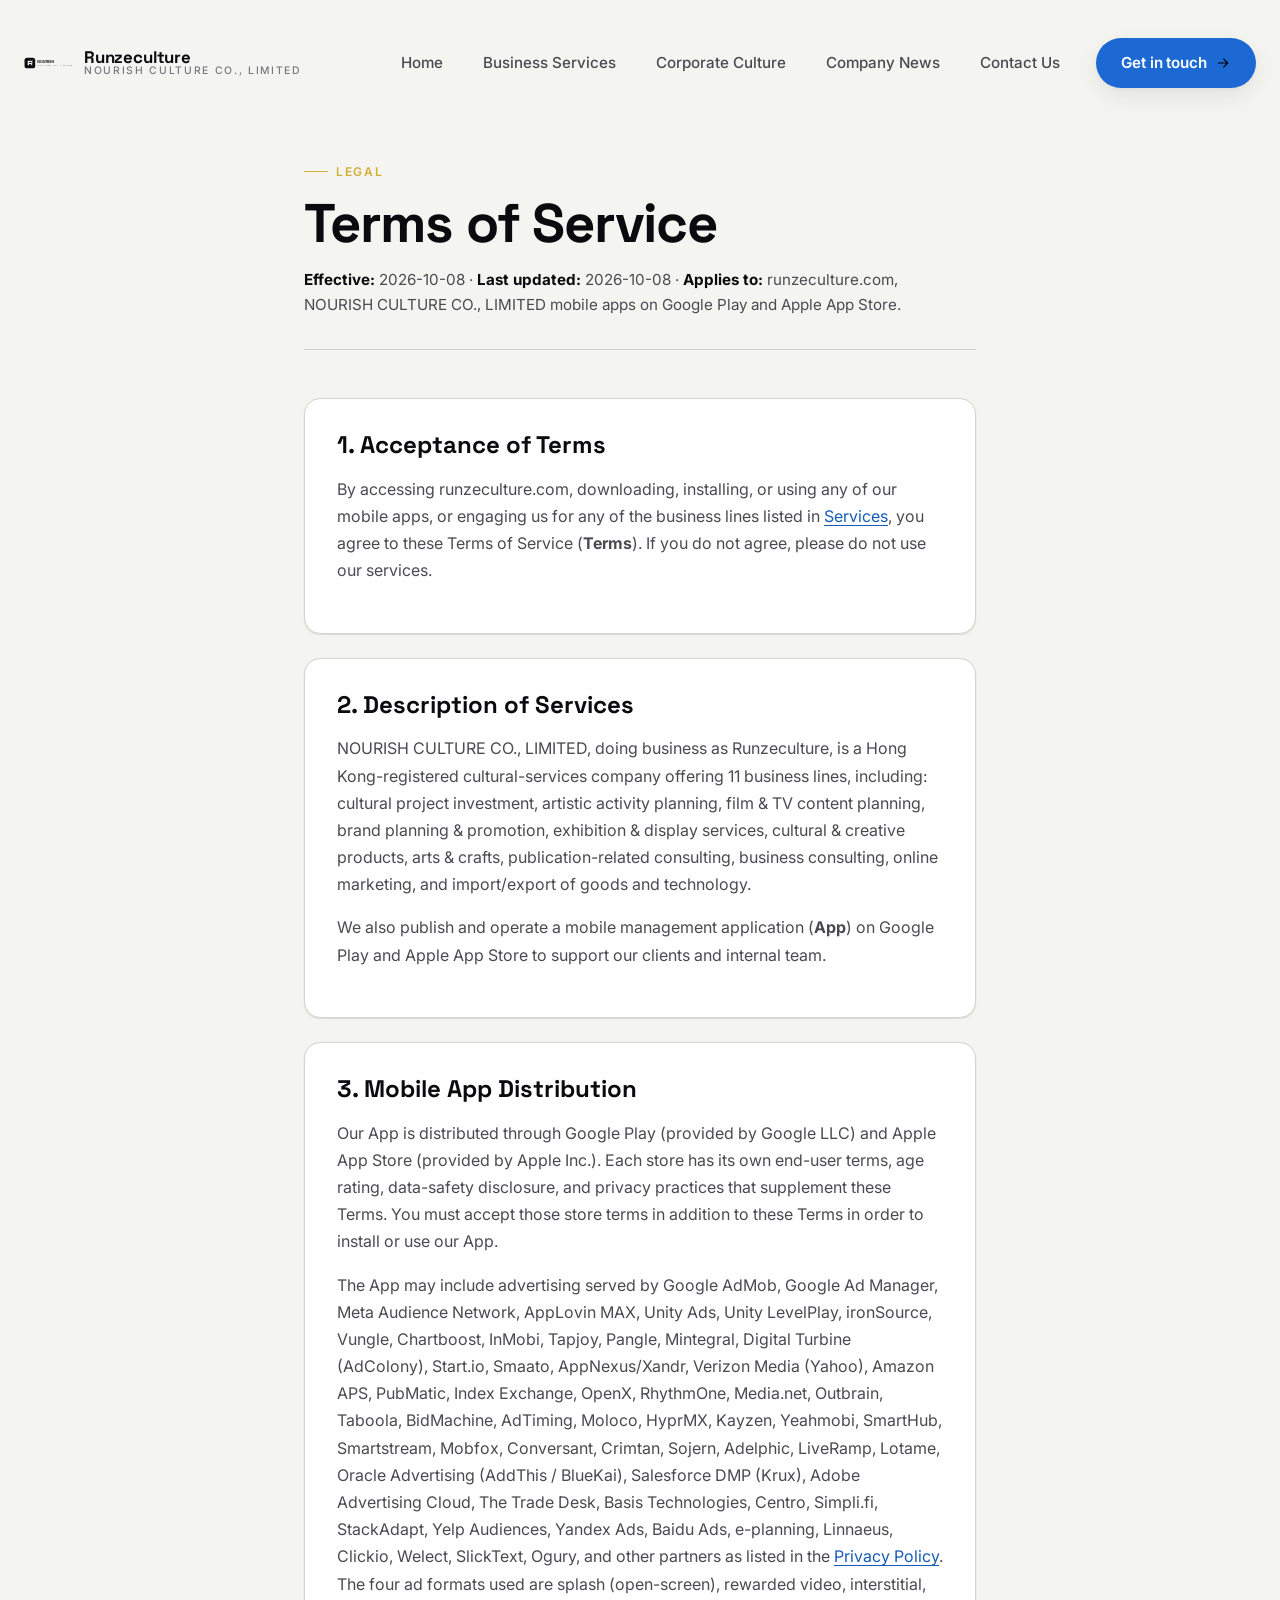
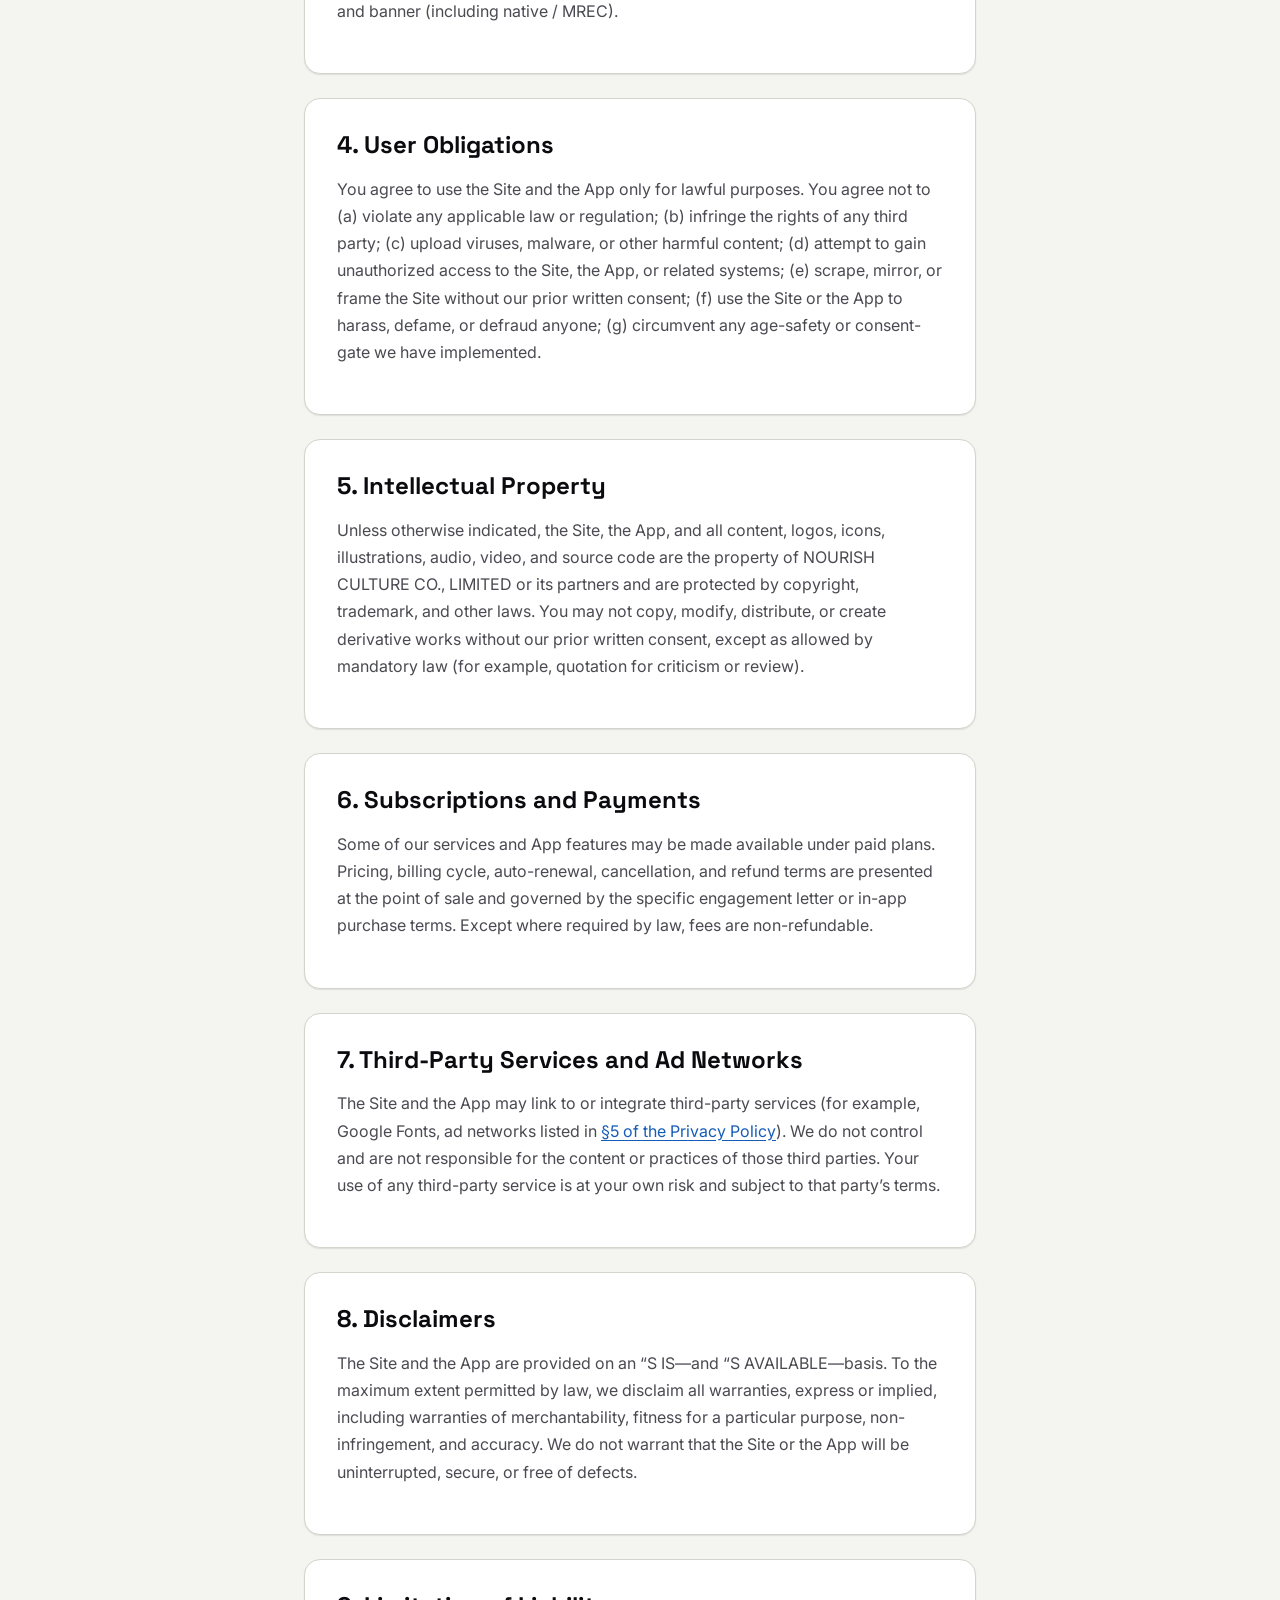
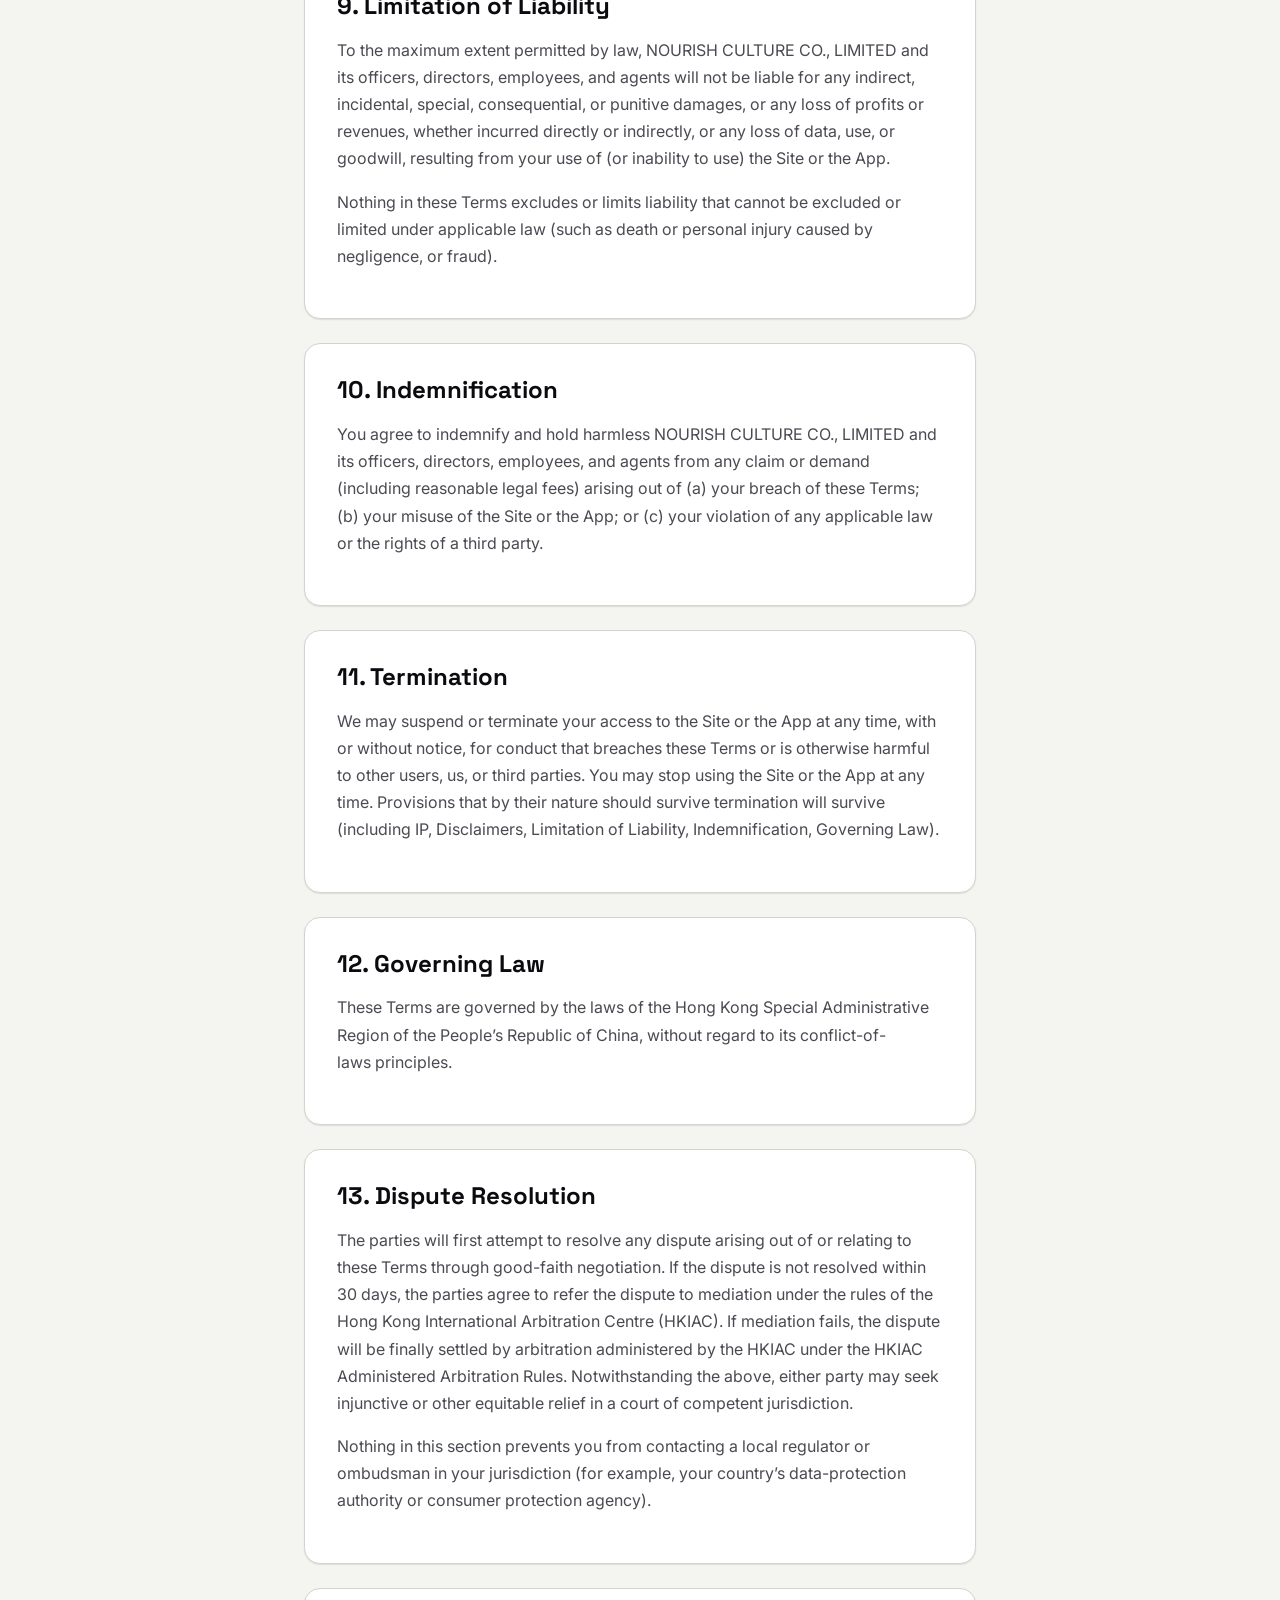
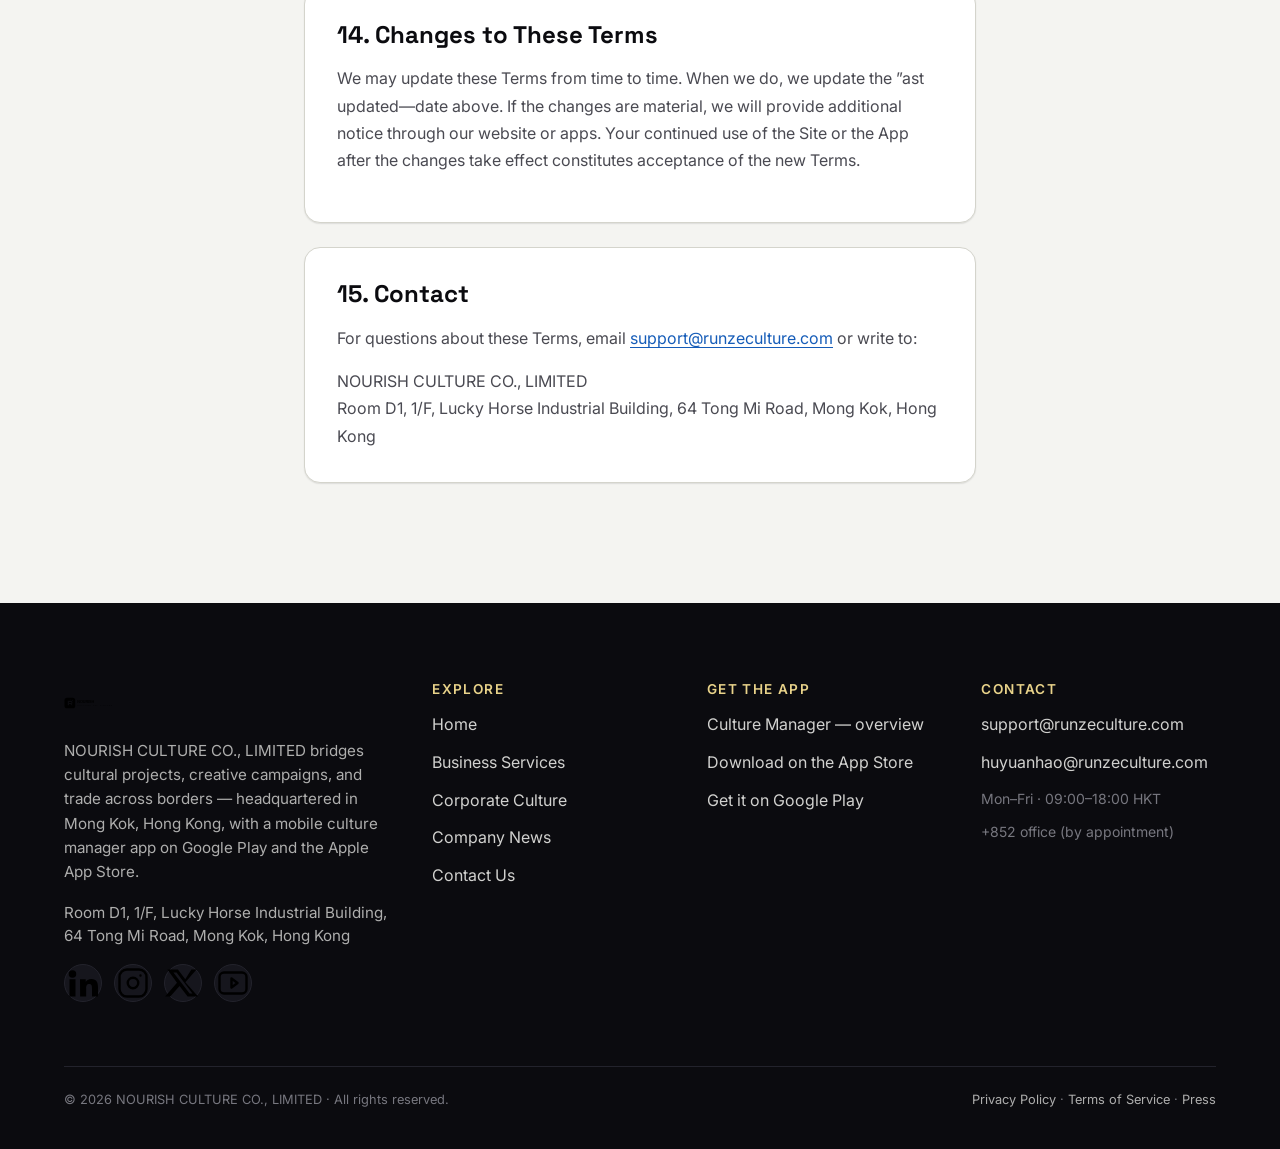
==== terms.html @ 1f2a82cf "Initial commit: NOURISH CULTURE CO., LIMITED corporate site (runzeculture.com)" ====
﻿﻿<!DOCTYPE html>
<html lang="en">
<head>
  <meta charset="UTF-8" />
  <meta name="viewport" content="width=device-width, initial-scale=1.0, viewport-fit=cover" />
  <title>Terms of Service —Runzeculture</title>
  <meta name="description" content="Runzeculture Terms of Service. Terms governing use of runzeculture.com and NOURISH CULTURE CO., LIMITED mobile apps on Google Play and Apple App Store." />
  <meta name="theme-color" content="#0B0B0F" />
  <meta name="robots" content="index, follow" />
  <link rel="icon" type="image/svg+xml" href="images/logo/favicon.svg" />
  <link rel="canonical" href="https://runzeculture.com/terms.html" />
  <link rel="preconnect" href="https://fonts.googleapis.com" />
  <link rel="preconnect" href="https://fonts.gstatic.com" crossorigin />
  <link rel="stylesheet" href="https://fonts.googleapis.com/css2?family=Inter:wght@400;500;600;700&family=Space+Grotesk:wght@500;700;800&display=swap" />
  <link rel="stylesheet" href="css/styles.css" />
  <meta property="og:title" content="Terms of Service —Runzeculture" />
  <meta property="og:description" content="Terms governing use of runzeculture.com and our mobile apps." />
  <meta property="og:url" content="https://runzeculture.com/terms.html" />
  <meta name="twitter:card" content="summary_large_image" />
  <script type="application/ld+json">
  {
    "@context": "https://schema.org",
    "@type": "WebPage",
    "url": "https://runzeculture.com/terms.html",
    "name": "Runzeculture Terms of Service",
    "provider": { "@type": "Organization", "name": "NOURISH CULTURE CO., LIMITED", "url": "https://runzeculture.com/" }
  }
  </script>
</head>
<body class="page page-legal" data-page="terms">
  <a class="skip-link" href="#main">Skip to main content</a>

  
  <div id="site-header"></div>
<main id="main" class="container container--legal">
    <header class="legal-head">
      <p class="eyebrow">Legal</p>
      <h1>Terms of Service</h1>
      <p class="legal-meta"><strong>Effective:</strong> 2026-10-08 &middot; <strong>Last updated:</strong> 2026-10-08 &middot; <strong>Applies to:</strong> runzeculture.com, NOURISH CULTURE CO., LIMITED mobile apps on Google Play and Apple App Store.</p>
    </header>

    <section id="acceptance">
      <h2>1. Acceptance of Terms</h2>
      <p>By accessing runzeculture.com, downloading, installing, or using any of our mobile apps, or engaging us for any of the business lines listed in <a href="./services.html">Services</a>, you agree to these Terms of Service (<strong>Terms</strong>). If you do not agree, please do not use our services.</p>
    </section>

    <section id="services-description">
      <h2>2. Description of Services</h2>
      <p>NOURISH CULTURE CO., LIMITED, doing business as Runzeculture, is a Hong Kong-registered cultural-services company offering 11 business lines, including: cultural project investment, artistic activity planning, film &amp; TV content planning, brand planning &amp; promotion, exhibition &amp; display services, cultural &amp; creative products, arts &amp; crafts, publication-related consulting, business consulting, online marketing, and import/export of goods and technology.</p>
      <p>We also publish and operate a mobile management application (<strong>App</strong>) on Google Play and Apple App Store to support our clients and internal team.</p>
    </section>

    <section id="app-distribution">
      <h2>3. Mobile App Distribution</h2>
      <p>Our App is distributed through Google Play (provided by Google LLC) and Apple App Store (provided by Apple Inc.). Each store has its own end-user terms, age rating, data-safety disclosure, and privacy practices that supplement these Terms. You must accept those store terms in addition to these Terms in order to install or use our App.</p>
      <p>The App may include advertising served by Google AdMob, Google Ad Manager, Meta Audience Network, AppLovin MAX, Unity Ads, Unity LevelPlay, ironSource, Vungle, Chartboost, InMobi, Tapjoy, Pangle, Mintegral, Digital Turbine (AdColony), Start.io, Smaato, AppNexus/Xandr, Verizon Media (Yahoo), Amazon APS, PubMatic, Index Exchange, OpenX, RhythmOne, Media.net, Outbrain, Taboola, BidMachine, AdTiming, Moloco, HyprMX, Kayzen, Yeahmobi, SmartHub, Smartstream, Mobfox, Conversant, Crimtan, Sojern, Adelphic, LiveRamp, Lotame, Oracle Advertising (AddThis / BlueKai), Salesforce DMP (Krux), Adobe Advertising Cloud, The Trade Desk, Basis Technologies, Centro, Simpli.fi, StackAdapt, Yelp Audiences, Yandex Ads, Baidu Ads, e-planning, Linnaeus, Clickio, Welect, SlickText, Ogury, and other partners as listed in the <a href="./privacy.html">Privacy Policy</a>. The four ad formats used are splash (open-screen), rewarded video, interstitial, and banner (including native / MREC).</p>
    </section>

    <section id="user-obligations">
      <h2>4. User Obligations</h2>
      <p>You agree to use the Site and the App only for lawful purposes. You agree not to (a) violate any applicable law or regulation; (b) infringe the rights of any third party; (c) upload viruses, malware, or other harmful content; (d) attempt to gain unauthorized access to the Site, the App, or related systems; (e) scrape, mirror, or frame the Site without our prior written consent; (f) use the Site or the App to harass, defame, or defraud anyone; (g) circumvent any age-safety or consent-gate we have implemented.</p>
    </section>

    <section id="intellectual-property">
      <h2>5. Intellectual Property</h2>
      <p>Unless otherwise indicated, the Site, the App, and all content, logos, icons, illustrations, audio, video, and source code are the property of NOURISH CULTURE CO., LIMITED or its partners and are protected by copyright, trademark, and other laws. You may not copy, modify, distribute, or create derivative works without our prior written consent, except as allowed by mandatory law (for example, quotation for criticism or review).</p>
    </section>

    <section id="subscriptions">
      <h2>6. Subscriptions and Payments</h2>
      <p>Some of our services and App features may be made available under paid plans. Pricing, billing cycle, auto-renewal, cancellation, and refund terms are presented at the point of sale and governed by the specific engagement letter or in-app purchase terms. Except where required by law, fees are non-refundable.</p>
    </section>

    <section id="third-party">
      <h2>7. Third-Party Services and Ad Networks</h2>
      <p>The Site and the App may link to or integrate third-party services (for example, Google Fonts, ad networks listed in <a href="./privacy.html#ad-networks">§5 of the Privacy Policy</a>). We do not control and are not responsible for the content or practices of those third parties. Your use of any third-party service is at your own risk and subject to that party’s terms.</p>
    </section>

    <section id="disclaimers">
      <h2>8. Disclaimers</h2>
      <p>The Site and the App are provided on an “S IS—and “S AVAILABLE—basis. To the maximum extent permitted by law, we disclaim all warranties, express or implied, including warranties of merchantability, fitness for a particular purpose, non-infringement, and accuracy. We do not warrant that the Site or the App will be uninterrupted, secure, or free of defects.</p>
    </section>

    <section id="liability">
      <h2>9. Limitation of Liability</h2>
      <p>To the maximum extent permitted by law, NOURISH CULTURE CO., LIMITED and its officers, directors, employees, and agents will not be liable for any indirect, incidental, special, consequential, or punitive damages, or any loss of profits or revenues, whether incurred directly or indirectly, or any loss of data, use, or goodwill, resulting from your use of (or inability to use) the Site or the App.</p>
      <p>Nothing in these Terms excludes or limits liability that cannot be excluded or limited under applicable law (such as death or personal injury caused by negligence, or fraud).</p>
    </section>

    <section id="indemnification">
      <h2>10. Indemnification</h2>
      <p>You agree to indemnify and hold harmless NOURISH CULTURE CO., LIMITED and its officers, directors, employees, and agents from any claim or demand (including reasonable legal fees) arising out of (a) your breach of these Terms; (b) your misuse of the Site or the App; or (c) your violation of any applicable law or the rights of a third party.</p>
    </section>

    <section id="termination">
      <h2>11. Termination</h2>
      <p>We may suspend or terminate your access to the Site or the App at any time, with or without notice, for conduct that breaches these Terms or is otherwise harmful to other users, us, or third parties. You may stop using the Site or the App at any time. Provisions that by their nature should survive termination will survive (including IP, Disclaimers, Limitation of Liability, Indemnification, Governing Law).</p>
    </section>

    <section id="governing-law">
      <h2>12. Governing Law</h2>
      <p>These Terms are governed by the laws of the Hong Kong Special Administrative Region of the People’s Republic of China, without regard to its conflict-of-laws principles.</p>
    </section>

    <section id="disputes">
      <h2>13. Dispute Resolution</h2>
      <p>The parties will first attempt to resolve any dispute arising out of or relating to these Terms through good-faith negotiation. If the dispute is not resolved within 30 days, the parties agree to refer the dispute to mediation under the rules of the Hong Kong International Arbitration Centre (HKIAC). If mediation fails, the dispute will be finally settled by arbitration administered by the HKIAC under the HKIAC Administered Arbitration Rules. Notwithstanding the above, either party may seek injunctive or other equitable relief in a court of competent jurisdiction.</p>
      <p>Nothing in this section prevents you from contacting a local regulator or ombudsman in your jurisdiction (for example, your country’s data-protection authority or consumer protection agency).</p>
    </section>

    <section id="changes">
      <h2>14. Changes to These Terms</h2>
      <p>We may update these Terms from time to time. When we do, we update the ”ast updated—date above. If the changes are material, we will provide additional notice through our website or apps. Your continued use of the Site or the App after the changes take effect constitutes acceptance of the new Terms.</p>
    </section>

    <section id="contact">
      <h2>15. Contact</h2>
      <p>For questions about these Terms, email <a href="mailto:support@runzeculture.com">support@runzeculture.com</a> or write to:</p>
      <address class="muted">NOURISH CULTURE CO., LIMITED<br />Room D1, 1/F, Lucky Horse Industrial Building, 64 Tong Mi Road, Mong Kok, Hong Kong</address>
    </section>
  </main>

  <div id="site-footer"></div>
  <script src="js/partials.js" defer></script>
  <script src="js/animations.js" defer></script>
</body>
</html>
---- css/styles.css ----
/* =============================================================
   NOURISH CULTURE CO., LIMITED — runzeculture.com
   Single hand-authored stylesheet.
   All tokens come from docs/design-tokens.md. Do not invent.
   ============================================================= */

/* ---------- 1. Reset + base ---------- */
*,
*::before,
*::after { box-sizing: border-box; }
html, body, h1, h2, h3, h4, h5, h6, p, ul, ol, figure, blockquote, dl, dd {
  margin: 0;
  padding: 0;
}
ul[role="list"], ol[role="list"] { list-style: none; }
html {
  scroll-behavior: smooth;
  -webkit-text-size-adjust: 100%;
  text-rendering: optimizeLegibility;
}
body {
  font-family: var(--font-body);
  font-size: 16px;
  line-height: 1.6;
  color: var(--color-text-primary);
  background: var(--color-bg);
  min-height: 100vh;
  overflow-x: hidden;
}
img, svg, video { display: block; max-width: 100%; height: auto; }
a { color: var(--color-link); text-decoration: none; transition: color var(--dur-160) var(--ease-standard); }
a:hover { color: var(--color-link-hover); }
button { font: inherit; cursor: pointer; border: 0; background: none; color: inherit; }
input, select, textarea { font: inherit; color: inherit; }
:focus-visible { outline: 3px solid var(--color-blue-500); outline-offset: 2px; border-radius: 4px; }

/* ---------- 2. Tokens ---------- */
:root {
  /* Color — core */
  --color-ink-900: #0B0B0F;
  --color-ink-800: #16161D;
  --color-ink-700: #23232C;
  --color-paper-50: #F4F4F1;
  --color-paper-100: #FFFFFF;
  --color-paper-200: #E8E8E3;
  --color-paper-300: #D4D4CC;

  /* Color — accent */
  --color-blue-500: #1C69D4;
  --color-blue-600: #155CB8;
  --color-blue-100: #E5EFFC;
  --color-gold-500: #D4AF37;
  --color-gold-300: #E9D38A;
  --color-coral-500: #FF6B5B;
  --color-coral-300: #FFB1A8;
  --color-teal-500: #2EC4B6;
  --color-teal-300: #A6EDE5;

  /* Color — semantic */
  --color-bg: var(--color-paper-50);
  --color-bg-alt: var(--color-ink-900);
  --color-text-primary: var(--color-ink-900);
  --color-text-secondary: #4A4A52;
  --color-text-on-dark: var(--color-paper-50);
  --color-text-muted: #77777F;
  --color-link: var(--color-blue-500);
  --color-link-hover: var(--color-blue-600);
  --color-border: var(--color-paper-300);
  --color-border-dark: var(--color-ink-700);
  --color-success: var(--color-teal-500);
  --color-warning: #E0A800;
  --color-error: var(--color-coral-500);

  /* Mascot palette */
  --m-fox: #FF6B5B;
  --m-panda: #0B0B0F;
  --m-cat: #E9D38A;
  --m-otter: #A66D3B;
  --m-penguin: #1C1F26;
  --m-deer: #C8A97A;
  --m-rabbit: #E0E0E0;

  /* Type */
  --font-display: "Space Grotesk", "Inter", -apple-system, BlinkMacSystemFont, "Segoe UI", Roboto, "Helvetica Neue", Arial, sans-serif;
  --font-body: "Inter", "IBM Plex Sans", -apple-system, BlinkMacSystemFont, "Segoe UI", Roboto, "Helvetica Neue", Arial, sans-serif;
  --font-mono: "JetBrains Mono", "SFMono-Regular", Menlo, Consolas, monospace;

  /* Spacing */
  --space-1: 4px;
  --space-2: 8px;
  --space-3: 12px;
  --space-4: 16px;
  --space-5: 20px;
  --space-6: 24px;
  --space-8: 32px;
  --space-10: 40px;
  --space-12: 48px;
  --space-16: 64px;
  --space-20: 80px;
  --space-24: 96px;
  --space-32: 128px;
  --space-40: 160px;

  /* Radii */
  --radius-sm: 4px;
  --radius-md: 8px;
  --radius-lg: 16px;
  --radius-xl: 24px;
  --radius-2xl: 32px;
  --radius-pill: 999px;

  /* Shadow */
  --shadow-1: 0 1px 2px rgba(11,11,15,.06), 0 1px 1px rgba(11,11,15,.04);
  --shadow-2: 0 8px 24px rgba(11,11,15,.08), 0 2px 6px rgba(11,11,15,.04);
  --shadow-3: 0 24px 48px -12px rgba(11,11,15,.18), 0 8px 16px rgba(11,11,15,.08);
  --shadow-glow-blue: 0 0 0 3px rgba(28,105,212,.32);
  --shadow-glow-gold: 0 0 0 3px rgba(212,175,55,.35);

  /* Motion */
  --dur-80: 80ms;
  --dur-160: 160ms;
  --dur-240: 240ms;
  --dur-320: 320ms;
  --dur-480: 480ms;
  --dur-720: 720ms;
  --dur-1200: 1200ms;
  --ease-standard: cubic-bezier(0.2, 0, 0, 1);
  --ease-decel: cubic-bezier(0, 0, 0.2, 1);
  --ease-accel: cubic-bezier(0.4, 0, 1, 1);
  --ease-emphasized: cubic-bezier(0.2, 0, 0.1, 1.2);
  --ease-magnetic: cubic-bezier(0.5, -0.2, 0.3, 1.4);
  --ease-marquee: linear;
  --delay-step: 60ms;

  /* Layout */
  --container-narrow: 720px;
  --container-default: 1200px;
  --container-wide: 1440px;
  --container-bleed: 1920px;
  --header-h: 76px;
}

/* ---------- 3. Type scale ---------- */
.t-hero, h1.t-hero { font: 800 var(--type-hero, 5.6rem)/1.02 var(--font-display); letter-spacing: -0.025em; }
.t-display-xl { font: 800 4.2rem/1.04 var(--font-display); letter-spacing: -0.022em; }
.t-display-lg { font: 700 3.2rem/1.08 var(--font-display); letter-spacing: -0.018em; }
.t-display-md { font: 700 2.4rem/1.12 var(--font-display); letter-spacing: -0.012em; }
.t-display-sm { font: 700 1.75rem/1.2 var(--font-display); letter-spacing: -0.008em; }
.t-h4 { font: 600 1.375rem/1.35 var(--font-body); letter-spacing: -0.004em; }
.t-body-lg { font: 400 1.125rem/1.55 var(--font-body); }
.t-body { font: 400 1rem/1.6 var(--font-body); }
.t-body-sm { font: 400 0.875rem/1.55 var(--font-body); }
.t-caption { font: 500 0.75rem/1.45 var(--font-body); letter-spacing: 0.06em; text-transform: uppercase; }
.t-overline { font: 600 0.6875rem/1.4 var(--font-body); letter-spacing: 0.14em; text-transform: uppercase; }

h1, h2, h3, h4 { text-wrap: balance; }
p { text-wrap: pretty; max-width: 64ch; }

/* ---------- 4. Layout helpers ---------- */
.container { width: 100%; max-width: var(--container-default); margin: 0 auto; padding-inline: var(--space-6); }
.container-wide { width: 100%; max-width: var(--container-wide); margin: 0 auto; padding-inline: var(--space-6); }
.container-narrow { width: 100%; max-width: var(--container-narrow); margin: 0 auto; padding-inline: var(--space-6); }
.section { padding-block: var(--space-20); }
.section--lg { padding-block: var(--space-32); }
.section--dark { background: var(--color-bg-alt); color: var(--color-text-on-dark); }
.section--paper { background: var(--color-paper-100); }
.grid { display: grid; gap: var(--space-6); }
.grid--2 { grid-template-columns: repeat(auto-fit, minmax(320px, 1fr)); }
.grid--3 { grid-template-columns: repeat(auto-fit, minmax(280px, 1fr)); }
.grid--4 { grid-template-columns: repeat(auto-fit, minmax(240px, 1fr)); }
.flex { display: flex; gap: var(--space-4); }
.flex-center { display: flex; align-items: center; justify-content: center; }
.sr-only {
  position: absolute; width: 1px; height: 1px; padding: 0; margin: -1px;
  overflow: hidden; clip: rect(0,0,0,0); white-space: nowrap; border: 0;
}

/* ---------- 5. Buttons ---------- */
.btn {
  display: inline-flex; align-items: center; gap: var(--space-2);
  padding: var(--space-4) var(--space-6); border-radius: var(--radius-pill);
  font: 600 0.95rem/1 var(--font-body); letter-spacing: -0.005em;
  border: 1.5px solid transparent; cursor: pointer;
  transition: transform var(--dur-240) var(--ease-magnetic),
              background-color var(--dur-240) var(--ease-standard),
              color var(--dur-240) var(--ease-standard),
              box-shadow var(--dur-240) var(--ease-standard);
  text-decoration: none; will-change: transform;
}
.btn--primary { background: var(--color-blue-500); color: #fff; box-shadow: var(--shadow-2); }
.btn--primary:hover { background: var(--color-blue-600); color: #fff; transform: translateY(-2px); box-shadow: var(--shadow-3); }
.btn--secondary { background: transparent; color: var(--color-ink-900); border-color: var(--color-ink-900); }
.btn--secondary:hover { background: var(--color-ink-900); color: var(--color-paper-50); }
.btn--ghost { background: transparent; color: var(--color-text-on-dark); border-color: rgba(255,255,255,.3); }
.btn--ghost:hover { background: rgba(255,255,255,.08); border-color: rgba(255,255,255,.6); }
.btn--lg { padding: var(--space-5) var(--space-10); font-size: 1rem; }

.btn[data-magnetic] { transition: transform var(--dur-480) var(--ease-magnetic); }

.btn-icon { width: 1em; height: 1em; flex: 0 0 auto; }
.btn .arrow { transition: transform var(--dur-240) var(--ease-emphasized); }
.btn:hover .arrow { transform: translateX(4px); }

/* ---------- 6. Cards ---------- */
.card {
  background: var(--color-paper-100);
  border-radius: var(--radius-lg);
  padding: var(--space-8);
  box-shadow: var(--shadow-1);
  transition: transform var(--dur-320) var(--ease-emphasized),
              box-shadow var(--dur-320) var(--ease-standard);
  border: 1px solid var(--color-border);
  position: relative;
  overflow: hidden;
}
.card:hover { transform: translateY(-6px); box-shadow: var(--shadow-3); }
.card--dark { background: var(--color-ink-800); color: var(--color-text-on-dark); border-color: var(--color-border-dark); }
.card--featured { border: 2px solid var(--color-gold-500); }
.card__icon {
  width: 48px; height: 48px; display: inline-flex; align-items: center; justify-content: center;
  background: var(--color-blue-100); color: var(--color-blue-600);
  border-radius: var(--radius-md); margin-bottom: var(--space-4);
}
.card__icon svg, .card__icon img { width: 28px; height: 28px; }
.card__title { font: 700 1.25rem/1.3 var(--font-display); margin-bottom: var(--space-3); color: inherit; }
.card__desc { color: var(--color-text-secondary); margin-bottom: var(--space-4); }
.card--dark .card__desc { color: var(--color-text-muted); }
.card__meta { font: 500 0.75rem/1 var(--font-body); letter-spacing: 0.06em; text-transform: uppercase; color: var(--color-text-muted); }

/* ---------- 7. Header / nav (injected) ---------- */
.site-header {
  position: sticky; top: 0; z-index: 50; width: 100%;
  height: var(--header-h);
  background: rgba(244,244,241,.85);
  backdrop-filter: saturate(180%) blur(16px);
  -webkit-backdrop-filter: saturate(180%) blur(16px);
  border-bottom: 1px solid transparent;
  transition: border-color var(--dur-240) var(--ease-standard), background var(--dur-240) var(--ease-standard);
}
.site-header.is-scrolled { border-bottom-color: var(--color-border); }
.site-header__inner {
  height: 100%; max-width: var(--container-wide); margin: 0 auto; padding-inline: var(--space-6);
  display: flex; align-items: center; justify-content: space-between; gap: var(--space-8);
}
.site-header__brand { display: inline-flex; align-items: center; gap: var(--space-3); text-decoration: none; }
.site-header__logo { height: 36px; width: auto; }
.site-header__word { font: 700 1.05rem/1 var(--font-display); letter-spacing: -0.01em; color: var(--color-ink-900); }
.site-header__word small { display: block; font: 500 0.65rem/1 var(--font-body); letter-spacing: 0.16em; text-transform: uppercase; color: var(--color-text-muted); }
.site-nav { display: flex; align-items: center; gap: var(--space-4); }
.site-nav__link {
  position: relative; display: inline-flex; align-items: center; padding: var(--space-2) var(--space-3);
  font: 500 0.95rem/1 var(--font-body); color: var(--color-text-secondary); border-radius: var(--radius-md);
  transition: color var(--dur-160) var(--ease-standard);
}
.site-nav__link:hover { color: var(--color-ink-900); }
.site-nav__link[aria-current="page"] { color: var(--color-ink-900); }
.site-nav__link[aria-current="page"]::after {
  content: ""; position: absolute; left: var(--space-3); right: var(--space-3); bottom: 2px;
  height: 2px; background: var(--color-blue-500); border-radius: 2px; transform-origin: left;
  animation: reveal-mask var(--dur-720) var(--ease-emphasized);
}
.site-header__cta { margin-left: var(--space-2); }
.site-nav__toggle { display: none; }

@media (max-width: 1023px) {
  .site-nav {
    position: fixed; inset: var(--header-h) 0 auto 0; height: auto; max-height: calc(100vh - var(--header-h));
    background: var(--color-paper-50); border-bottom: 1px solid var(--color-border);
    padding: var(--space-6); flex-direction: column; align-items: stretch; gap: var(--space-2);
    transform: translateY(-110%); transition: transform var(--dur-320) var(--ease-emphasized);
  }
  .site-nav[data-open="true"] { transform: translateY(0); }
  .site-nav__link { padding: var(--space-4) var(--space-3); font-size: 1.05rem; }
  .site-header__cta { margin-left: 0; margin-top: var(--space-4); }
  .site-nav__toggle { display: inline-flex; width: 44px; height: 44px; align-items: center; justify-content: center;
    border-radius: var(--radius-md); background: transparent; }
  .site-nav__toggle svg { width: 24px; height: 24px; }
}

/* ---------- 8. Hero ---------- */
.hero {
  position: relative; overflow: hidden; isolation: isolate;
  padding-block: var(--space-32) var(--space-24);
  background: linear-gradient(135deg, var(--color-ink-900) 0%, var(--color-ink-800) 100%);
  color: var(--color-text-on-dark);
}
.hero__bg {
  position: absolute; inset: 0; z-index: -1;
  background: radial-gradient(ellipse at 70% 30%, rgba(28,105,212,.35) 0%, transparent 55%),
              radial-gradient(ellipse at 20% 90%, rgba(212,175,55,.18) 0%, transparent 50%);
}
.hero__bg::after {
  content: ""; position: absolute; inset: 0;
  background-image:
    linear-gradient(transparent 95%, rgba(255,255,255,.04) 95%),
    linear-gradient(90deg, transparent 95%, rgba(255,255,255,.04) 95%);
  background-size: 40px 40px;
  opacity: .35;
}
.hero__inner {
  position: relative; max-width: var(--container-wide); margin: 0 auto; padding-inline: var(--space-6);
  display: grid; grid-template-columns: minmax(0, 1.4fr) minmax(0, 1fr); gap: var(--space-16); align-items: center;
}
.hero__eyebrow { display: inline-flex; align-items: center; gap: var(--space-2); margin-bottom: var(--space-6); color: var(--color-gold-300); }
.hero__eyebrow::before { content: ""; width: 24px; height: 1.5px; background: currentColor; display: inline-block; }
.hero__title {
  font: 800 clamp(2.4rem, 7vw, 5.6rem)/1.02 var(--font-display);
  letter-spacing: -0.025em; margin-bottom: var(--space-6); text-wrap: balance;
}
.hero__title em { font-style: normal; color: var(--color-gold-300); }
.hero__subtitle {
  font: 400 clamp(1.05rem, 1.6vw, 1.375rem)/1.5 var(--font-body);
  color: rgba(244,244,241,.85); margin-bottom: var(--space-10); max-width: 56ch;
}
.hero__ctas { display: flex; gap: var(--space-4); flex-wrap: wrap; }
.hero__visual { position: relative; aspect-ratio: 1; max-width: 540px; justify-self: center; width: 100%; }
.hero__visual .blob {
  position: absolute; inset: 10%; border-radius: 50%;
  background: radial-gradient(circle at 30% 30%, var(--color-gold-500), transparent 60%),
              radial-gradient(circle at 70% 70%, var(--color-coral-500), transparent 60%),
              radial-gradient(circle at 50% 50%, var(--color-blue-500), transparent 70%);
  filter: blur(40px); opacity: .55; animation: gradient-shift 8s var(--ease-marquee) infinite;
}
.hero__visual .mascot-wrap {
  position: absolute; inset: 0; display: flex; align-items: center; justify-content: center;
  animation: float-y 3s var(--ease-standard) infinite;
}
.hero__visual .mascot-wrap svg, .hero__visual .mascot-wrap img { width: 60%; height: auto; }
.hero__scroll-hint {
  position: absolute; bottom: var(--space-8); left: 50%; transform: translateX(-50%);
  display: inline-flex; flex-direction: column; align-items: center; gap: var(--space-2);
  color: rgba(244,244,241,.6); font: 500 0.7rem/1 var(--font-body); letter-spacing: 0.16em; text-transform: uppercase;
}
.hero__scroll-hint::after { content: ""; width: 1px; height: 36px; background: currentColor; animation: float-y 2s var(--ease-standard) infinite; }

@media (max-width: 1023px) {
  .hero { padding-block: var(--space-20) var(--space-16); }
  .hero__inner { grid-template-columns: 1fr; gap: var(--space-12); }
  .hero__visual { max-width: 360px; }
}

/* ---------- 9. Marquee ---------- */
.marquee {
  overflow: hidden; white-space: nowrap; width: 100%;
  padding-block: var(--space-6); border-block: 1px solid var(--color-border);
  background: var(--color-paper-100);
}
.marquee--dark { background: var(--color-ink-900); border-color: var(--color-border-dark); color: var(--color-text-on-dark); }
.marquee__track {
  display: inline-flex; gap: var(--space-12);
  animation: marquee-left 40s var(--ease-marquee) infinite;
  padding-inline: var(--space-6);
}
.marquee:hover .marquee__track { animation-play-state: paused; }
.marquee__item {
  display: inline-flex; align-items: center; gap: var(--space-3);
  font: 600 1.05rem/1 var(--font-display); letter-spacing: -0.005em;
  color: inherit; text-transform: none;
}
.marquee__item svg, .marquee__item img { width: 28px; height: 28px; flex: 0 0 auto; opacity: .9; }

/* ---------- 10. Reveal-on-scroll primitives ---------- */
[data-reveal] { opacity: 0; transform: translateY(24px); transition: opacity var(--dur-480) var(--ease-decel), transform var(--dur-480) var(--ease-decel); }
[data-reveal="true"], [data-revealed="true"] { opacity: 1; transform: none; }
[data-reveal="split-text"] > span, [data-revealed="split-text"] > span { display: inline-block; transform: translateY(110%); opacity: 0; transition: transform var(--dur-720) var(--ease-emphasized), opacity var(--dur-480) var(--ease-standard); }
[data-reveal="split-text"][data-revealed="true"] > span, [data-revealed="split-text"] > span { transform: translateY(0); opacity: 1; }
[data-reveal-mask] { clip-path: inset(0 100% 0 0); transition: clip-path var(--dur-720) var(--ease-emphasized); }
[data-reveal-mask][data-revealed="true"] { clip-path: inset(0 0 0 0); }

[data-reveal] > * { transition-delay: calc(var(--reveal-index, 0) * var(--delay-step)); }

@keyframes reveal-mask { from { clip-path: inset(0 100% 0 0); } to { clip-path: inset(0 0 0 0); } }
@keyframes fade-up { from { opacity: 0; transform: translateY(24px); } to { opacity: 1; transform: none; } }
@keyframes fade-in { from { opacity: 0; } to { opacity: 1; } }
@keyframes marquee-left { from { transform: translateX(0); } to { transform: translateX(-50%); } }
@keyframes marquee-right { from { transform: translateX(-50%); } to { transform: translateX(0); } }
@keyframes gradient-shift { 0%,100% { transform: rotate(0deg) scale(1); } 50% { transform: rotate(15deg) scale(1.05); } }
@keyframes float-y { 0%,100% { transform: translateY(0); } 50% { transform: translateY(-8px); } }
@keyframes pulse { 0%,100% { transform: scale(1); } 50% { transform: scale(1.04); } }
@keyframes bounce-soft { 0% { transform: translateY(0); } 50% { transform: translateY(-12px); } 100% { transform: translateY(0); } }
@keyframes spin { to { transform: rotate(360deg); } }
@keyframes shimmer {
  0% { background-position: -400px 0; }
  100% { background-position: 400px 0; }
}

/* ---------- 11. Mobile-app section ---------- */
.mobile-app {
  background: linear-gradient(160deg, var(--color-ink-900), var(--color-ink-800));
  color: var(--color-text-on-dark);
  padding-block: var(--space-32);
  position: relative; overflow: hidden;
}
.mobile-app::before {
  content: ""; position: absolute; inset: 0; z-index: -1;
  background: radial-gradient(ellipse at 80% 20%, rgba(46,196,182,.25) 0%, transparent 50%);
}
.mobile-app__inner {
  display: grid; grid-template-columns: minmax(0, 1fr) minmax(0, 1fr); gap: var(--space-16); align-items: center;
}
.mobile-app__copy h2 { color: var(--color-text-on-dark); }
.mobile-app__features { list-style: none; padding: 0; margin: var(--space-8) 0; display: grid; gap: var(--space-3); }
.mobile-app__features li { display: flex; align-items: start; gap: var(--space-3); color: rgba(244,244,241,.85); }
.mobile-app__features li svg, .mobile-app__features li img { color: var(--color-teal-300); flex: 0 0 auto; margin-top: 2px; width: 20px; height: 20px; filter: brightness(0) saturate(100%) invert(72%) sepia(15%) saturate(1100%) hue-rotate(125deg) brightness(95%) contrast(88%); }
.mobile-app__badges { display: flex; gap: var(--space-4); margin-top: var(--space-8); flex-wrap: wrap; }
.badge-store {
  display: inline-flex; align-items: center; gap: var(--space-3); padding: var(--space-3) var(--space-5);
  border-radius: var(--radius-md); background: #000; color: #fff; text-decoration: none;
  transition: transform var(--dur-240) var(--ease-magnetic);
}
.badge-store:hover { transform: translateY(-3px) scale(1.02); color: #fff; }
.badge-store svg, .badge-store img { width: 28px; height: 28px; }
.badge-store small { display: block; font: 500 0.7rem/1 var(--font-body); }
.badge-store strong { display: block; font: 700 1.1rem/1 var(--font-display); letter-spacing: -0.01em; }

.phone-mock {
  position: relative; width: 100%; max-width: 360px; aspect-ratio: 9/19;
  margin-inline: auto;
  background: linear-gradient(135deg, #1C1F26, #0B0B0F);
  border-radius: 40px; padding: 12px;
  box-shadow: var(--shadow-3), 0 0 0 1px rgba(255,255,255,.08);
}
.phone-mock::before {
  content: ""; position: absolute; top: 18px; left: 50%; transform: translateX(-50%);
  width: 110px; height: 26px; background: #000; border-radius: 999px;
}
.phone-screen {
  width: 100%; height: 100%; border-radius: 28px; overflow: hidden;
  background: linear-gradient(180deg, var(--color-paper-50), var(--color-paper-200));
  padding: var(--space-8) var(--space-4) var(--space-4);
  display: flex; flex-direction: column; gap: var(--space-3);
}
.phone-screen__row { display: flex; gap: var(--space-2); align-items: center; }
.phone-screen__row .pip { width: 36px; height: 36px; border-radius: 8px; background: var(--color-blue-100); }
.phone-screen__row .pip--gold { background: var(--color-gold-300); }
.phone-screen__row .pip--coral { background: var(--color-coral-300); }
.phone-screen__row .pip--teal { background: var(--color-teal-300); }
.phone-screen__bar { height: 8px; border-radius: 999px; background: var(--color-paper-300); flex: 1; }
.phone-screen__card {
  background: var(--color-paper-100); border-radius: var(--radius-md); padding: var(--space-3);
  box-shadow: var(--shadow-1);
}
.phone-screen__avatar { width: 100%; aspect-ratio: 16/9; border-radius: var(--radius-sm); background: linear-gradient(135deg, var(--color-coral-300), var(--color-gold-300)); }

@media (max-width: 1023px) {
  .mobile-app { padding-block: var(--space-20); }
  .mobile-app__inner { grid-template-columns: 1fr; }
}

/* ---------- 12. Service grid ---------- */
.services-grid {
  display: grid; gap: var(--space-6);
  grid-template-columns: repeat(auto-fill, minmax(300px, 1fr));
}
.service-card { display: flex; flex-direction: column; height: 100%; }
.service-card__zh {
  display: block; font: 500 0.7rem/1 var(--font-body); letter-spacing: 0.08em;
  color: var(--color-text-muted); margin-top: var(--space-1);
}

/* ---------- 13. News / insights ---------- */
.news-grid { display: grid; gap: var(--space-6); grid-template-columns: repeat(auto-fit, minmax(280px, 1fr)); }
.news-card { padding: var(--space-6); }
.news-card__date { font: 500 0.75rem/1 var(--font-body); color: var(--color-text-muted); letter-spacing: 0.04em; }
.news-card__tag {
  display: inline-block; padding: var(--space-1) var(--space-3); border-radius: var(--radius-pill);
  background: var(--color-blue-100); color: var(--color-blue-600); font: 600 0.7rem/1 var(--font-body);
  letter-spacing: 0.06em; text-transform: uppercase; margin-block: var(--space-3);
}
.news-card__title { font: 700 1.2rem/1.3 var(--font-display); margin-bottom: var(--space-3); }
.news-card__excerpt { color: var(--color-text-secondary); font-size: 0.95rem; }
.news-card__more { margin-top: var(--space-4); display: inline-flex; align-items: center; gap: var(--space-1); font: 600 0.85rem/1 var(--font-body); }

/* ---------- 14. Contact ---------- */
.contact-channels { display: grid; gap: var(--space-6); grid-template-columns: repeat(auto-fit, minmax(280px, 1fr)); margin-bottom: var(--space-12); }
.contact-card { padding: var(--space-8); }
.contact-card__icon { width: 48px; height: 48px; display: inline-flex; align-items: center; justify-content: center; border-radius: 50%; background: var(--color-blue-100); color: var(--color-blue-600); margin-bottom: var(--space-4); }
.contact-card__icon svg, .contact-card__icon img { width: 24px; height: 24px; }
.contact-card__email { font: 700 1.15rem/1.2 var(--font-display); color: var(--color-ink-900); display: inline-block; margin-top: var(--space-2); word-break: break-word; }

.form { display: grid; gap: var(--space-5); }
.form__row { display: grid; gap: var(--space-5); grid-template-columns: 1fr 1fr; }
@media (max-width: 640px) { .form__row { grid-template-columns: 1fr; } }
.form__field { display: grid; gap: var(--space-2); }
.form__label { font: 600 0.8rem/1 var(--font-body); letter-spacing: 0.04em; text-transform: uppercase; color: var(--color-text-secondary); }
.form__input, .form__select, .form__textarea {
  appearance: none; -webkit-appearance: none;
  padding: var(--space-4); border: 1.5px solid var(--color-border);
  background: var(--color-paper-100); border-radius: var(--radius-md);
  font: 400 1rem/1.4 var(--font-body); color: var(--color-text-primary);
  transition: border-color var(--dur-160) var(--ease-standard), box-shadow var(--dur-160) var(--ease-standard);
}
.form__input:focus, .form__select:focus, .form__textarea:focus { border-color: var(--color-blue-500); box-shadow: var(--shadow-glow-blue); outline: none; }
.form__textarea { min-height: 140px; resize: vertical; }
.form__error { color: var(--color-error); font: 500 0.8rem/1 var(--font-body); }
.form__success {
  display: none; align-items: center; gap: var(--space-3); padding: var(--space-5);
  border-radius: var(--radius-md); background: rgba(46,196,182,.12); color: var(--color-teal-500);
  border: 1px solid rgba(46,196,182,.35);
}
.form__success[data-active="true"] { display: flex; animation: fade-up var(--dur-480) var(--ease-decel); }

/* ---------- 15. Legal pages ---------- */
.legal { background: var(--color-paper-50); padding-block: var(--space-20); }
.legal__inner { max-width: var(--container-narrow); margin: 0 auto; padding-inline: var(--space-6); }
.legal h1 { font: 800 clamp(2rem, 4vw, 3.2rem)/1.08 var(--font-display); letter-spacing: -0.018em; margin-bottom: var(--space-6); }
.legal h2 { font: 700 1.5rem/1.2 var(--font-display); letter-spacing: -0.01em; margin-top: var(--space-12); margin-bottom: var(--space-4); padding-top: var(--space-6); border-top: 1px solid var(--color-border); }
.legal h3 { font: 700 1.15rem/1.3 var(--font-display); margin-top: var(--space-8); margin-bottom: var(--space-3); }
.legal p { color: var(--color-text-secondary); margin-bottom: var(--space-4); font-size: 1rem; }
.legal ul, .legal ol { color: var(--color-text-secondary); margin: var(--space-3) 0 var(--space-6) var(--space-6); }
.legal li { margin-bottom: var(--space-3); }
.legal li strong { color: var(--color-text-primary); }
.legal .sdk-block { background: var(--color-paper-100); border: 1px solid var(--color-border); border-radius: var(--radius-md); padding: var(--space-5); margin-bottom: var(--space-4); }
.legal .sdk-block h3 { margin-top: 0; font-size: 1.05rem; color: var(--color-ink-900); }
.legal .sdk-block .sdk-meta { display: flex; gap: var(--space-4); flex-wrap: wrap; font: 500 0.8rem/1 var(--font-body); color: var(--color-text-muted); margin: var(--space-2) 0 var(--space-3); }
.legal .toc { background: var(--color-paper-100); border: 1px solid var(--color-border); border-radius: var(--radius-lg); padding: var(--space-6); margin-bottom: var(--space-12); }
.legal .toc h3 { margin: 0 0 var(--space-3); }
.legal .toc ol { columns: 2; column-gap: var(--space-8); margin: 0; padding-left: var(--space-6); }
@media (max-width: 640px) { .legal .toc ol { columns: 1; } }
.legal .toc a { color: var(--color-text-primary); font-weight: 500; }

/* ---------- 16. 404 ---------- */
.error-page {
  min-height: 80vh; display: flex; align-items: center; justify-content: center;
  text-align: center; padding: var(--space-20) var(--space-6);
  background: linear-gradient(180deg, var(--color-paper-50) 0%, var(--color-paper-200) 100%);
}
.error-page__inner { max-width: 540px; }
.error-page__mascot { width: 240px; margin: 0 auto var(--space-8); animation: float-y 3.2s var(--ease-standard) infinite; }
.error-page__mascot svg, .error-page__mascot img { width: 100%; height: auto; }
.error-page h1 { font: 800 6rem/1 var(--font-display); color: var(--color-blue-500); margin-bottom: var(--space-2); }
.error-page p { margin: 0 auto var(--space-8); }

/* ---------- 17. Mascot util ---------- */
.mascot { display: inline-block; vertical-align: middle; }
.mascot--pulse { animation: pulse 2.4s var(--ease-standard) infinite; }
.mascot--float { animation: float-y 3s var(--ease-standard) infinite; }

/* ---------- 18. Parallax primitive ---------- */
.parallax-y { will-change: transform; transform: translate3d(0, var(--parallax-y, 0px), 0); }

/* ---------- 19. Footer ---------- */
.site-footer {
  background: var(--color-ink-900); color: var(--color-text-on-dark);
  padding-block: var(--space-20) var(--space-10);
}
.site-footer__top {
  display: grid; gap: var(--space-10);
  grid-template-columns: 1.4fr 1fr 1fr 1fr;
}
@media (max-width: 1023px) { .site-footer__top { grid-template-columns: 1fr 1fr; } }
@media (max-width: 640px) { .site-footer__top { grid-template-columns: 1fr; } }
.site-footer h4 { font: 600 0.85rem/1 var(--font-body); letter-spacing: 0.1em; text-transform: uppercase; color: var(--color-gold-300); margin-bottom: var(--space-4); }
.site-footer ul { list-style: none; padding: 0; margin: 0; display: grid; gap: var(--space-3); }
.site-footer a { color: rgba(244,244,241,.85); }
.site-footer a:hover { color: #fff; }
.site-footer__brand p { color: rgba(244,244,241,.7); margin-block: var(--space-4); font-size: 0.95rem; }
.site-footer__logo { height: 40px; width: auto; }
.site-footer__bottom {
  margin-top: var(--space-16); padding-top: var(--space-6); border-top: 1px solid var(--color-border-dark);
  display: flex; flex-wrap: wrap; gap: var(--space-6); justify-content: space-between; align-items: center;
  font: 400 0.8rem/1.4 var(--font-body); color: var(--color-text-muted);
}
.site-footer__bottom a { color: rgba(244,244,241,.7); }
.site-footer__bottom a:hover { color: #fff; }
.site-footer__socials { display: inline-flex; gap: var(--space-3); }
.site-footer__socials a {
  width: 38px; height: 38px; display: inline-flex; align-items: center; justify-content: center;
  border-radius: 50%; background: var(--color-ink-800); border: 1px solid var(--color-border-dark);
  transition: transform var(--dur-240) var(--ease-magnetic), background var(--dur-240) var(--ease-standard);
}
.site-footer__socials a:hover { background: var(--color-blue-500); border-color: var(--color-blue-500); transform: translateY(-2px); }
.site-footer__socials svg { width: 18px; height: 18px; }

/* ---------- 20. CTA strip ---------- */
.cta-strip {
  background: linear-gradient(120deg, var(--color-blue-500) 0%, var(--color-blue-600) 100%);
  color: #fff; padding-block: var(--space-20); position: relative; overflow: hidden;
  border-radius: var(--radius-2xl); margin-block: var(--space-20);
}
.cta-strip::before {
  content: ""; position: absolute; inset: -40%; background: radial-gradient(circle at 70% 50%, rgba(255,255,255,.18) 0%, transparent 50%);
  animation: gradient-shift 12s var(--ease-marquee) infinite;
}
.cta-strip__inner { position: relative; max-width: var(--container-default); margin: 0 auto; padding-inline: var(--space-6); display: grid; gap: var(--space-8); grid-template-columns: 1fr auto; align-items: center; }
.cta-strip h2 { font: 700 2rem/1.2 var(--font-display); letter-spacing: -0.012em; margin: 0; color: #fff; }
.cta-strip p { color: rgba(255,255,255,.85); margin-block: var(--space-3) 0; }
@media (max-width: 768px) { .cta-strip__inner { grid-template-columns: 1fr; } }
.cta-strip .btn--ghost { color: #fff; border-color: rgba(255,255,255,.5); }
.cta-strip .btn--ghost:hover { background: rgba(255,255,255,.15); border-color: #fff; }

/* ---------- 21. Badge / tag ---------- */
.badge {
  display: inline-flex; align-items: center; gap: var(--space-2);
  padding: var(--space-1) var(--space-3); border-radius: var(--radius-pill);
  background: var(--color-blue-100); color: var(--color-blue-600);
  font: 600 0.75rem/1 var(--font-body); letter-spacing: 0.04em;
}
.badge--gold { background: rgba(212,175,55,.18); color: #8a6d1c; }
.badge--teal { background: var(--color-teal-300); color: #0d5550; }
.badge--coral { background: var(--color-coral-300); color: #82352d; }

/* ---------- 22. Tag chips ---------- */
.tag-cloud { display: flex; flex-wrap: wrap; gap: var(--space-2); }
.tag-cloud .tag { padding: var(--space-2) var(--space-4); border-radius: var(--radius-pill); background: var(--color-paper-100); border: 1px solid var(--color-border); font: 500 0.85rem/1 var(--font-body); color: var(--color-text-secondary); }

/* ---------- 23. Mascot spot ---------- */
.mascot-spot {
  position: relative; padding: var(--space-20);
  background: linear-gradient(160deg, var(--color-paper-100), var(--color-paper-200));
  border-radius: var(--radius-2xl); overflow: hidden;
  display: grid; gap: var(--space-12); grid-template-columns: 1.4fr 1fr; align-items: center;
}
@media (max-width: 768px) { .mascot-spot { grid-template-columns: 1fr; padding: var(--space-12); } }
.mascot-spot__art {
  position: relative; aspect-ratio: 1; max-width: 320px; justify-self: center;
  display: flex; align-items: center; justify-content: center;
}
.mascot-spot__art::before {
  content: ""; position: absolute; inset: 0;
  background: radial-gradient(circle, var(--color-coral-300), transparent 60%);
  filter: blur(40px); opacity: .55;
}
.mascot-spot__art svg, .mascot-spot__art img { position: relative; width: 70%; height: auto; animation: bounce-soft 3.6s var(--ease-emphasized) infinite; }

/* ---------- 24. Scroll progress ---------- */
.scroll-progress {
  position: fixed; top: 0; left: 0; right: 0; height: 3px; z-index: 100;
  background: var(--color-blue-500); transform-origin: left;
  transform: scaleX(var(--progress, 0));
  transition: transform 80ms linear;
}

/* ---------- 25. Paw spinner ---------- */
.paw-spinner {
  width: 48px; height: 48px; display: inline-block;
  background: radial-gradient(circle, var(--color-blue-500) 30%, transparent 30%) center/12px 12px no-repeat,
              radial-gradient(circle, var(--color-blue-500) 30%, transparent 30%) center/12px 12px no-repeat;
  background-position: center 30%, center 70%;
  animation: spin 1.6s linear infinite;
}

/* ---------- 26. Split text helper ---------- */
.split-text { display: inline-block; overflow: hidden; vertical-align: bottom; }
.split-text > span { display: inline-block; }

/* ---------- 27. Reduced motion ---------- */
@media (prefers-reduced-motion: reduce) {
  *,
  *::before,
  *::after {
    animation-duration: 0.001ms !important;
    animation-iteration-count: 1 !important;
    transition-duration: 0.001ms !important;
    scroll-behavior: auto !important;
  }
  .marquee__track { animation: none; transform: none; }
  .float-y, .pulse, .bounce-soft { animation: none; transform: none; }
  .parallax-y { transform: none !important; }
  [data-reveal] { opacity: 1; transform: none; }
}

/* ---------- 28. Print ---------- */
@media print {
  .site-header, .site-footer, .marquee, .cta-strip, .paw-spinner { display: none !important; }
  body { color: #000; background: #fff; }
}

/* ---------- 29. Utility classes ---------- */
.text-center { text-align: center; }
.text-muted { color: var(--color-text-muted); }
.mt-2 { margin-top: var(--space-2); } .mt-4 { margin-top: var(--space-4); } .mt-6 { margin-top: var(--space-6); }
.mt-8 { margin-top: var(--space-8); } .mt-12 { margin-top: var(--space-12); }
.mb-2 { margin-bottom: var(--space-2); } .mb-4 { margin-bottom: var(--space-4); } .mb-6 { margin-bottom: var(--space-6); }
.mb-8 { margin-bottom: var(--space-8); } .mb-12 { margin-bottom: var(--space-12); }
.gap-2 { gap: var(--space-2); } .gap-4 { gap: var(--space-4); } .gap-6 { gap: var(--space-6); }
.flex-wrap { flex-wrap: wrap; }
.items-center { align-items: center; }
.justify-between { justify-content: space-between; }

/* ---------- 30. Defensive: SVG <img> fallback sizes ----------
   Even when a rule above is missing, an <img src="*.svg"> without
   width/height attributes will default to 300x150. Force a sensible
   fallback for any SVG icon not otherwise constrained. */
img[src$=".svg"] { max-width: 48px; max-height: 48px; }
img[src$=".svg"][loading="lazy"], img[src$=".svg"][decoding="async"] { max-width: 48px; max-height: 48px; }

/* ---------- 31. Noscript fallback ----------
   If JS fails, the data-reveal selectors above would leave content
   at opacity:0. Force everything visible. */
.no-js [data-reveal] { opacity: 1 !important; transform: none !important; }

/* ---------- 32. Page-utility primitives (used by contact / legal pages) ---------- */
.eyebrow {
  display: inline-flex; align-items: center; gap: var(--space-2);
  font: 600 0.75rem/1 var(--font-body); letter-spacing: 0.14em;
  text-transform: uppercase; color: var(--color-gold-500);
  margin-bottom: var(--space-4);
}
.eyebrow::before { content: ""; width: 24px; height: 1.5px; background: currentColor; display: inline-block; }
.muted { color: var(--color-text-secondary); }
.muted a { color: inherit; text-decoration: underline; text-decoration-color: rgba(0,0,0,.2); text-underline-offset: 3px; }
.muted a:hover { text-decoration-color: currentColor; }
address.muted { font-style: normal; line-height: 1.7; }
.skip-link {
  position: absolute; top: -40px; left: 8px; z-index: 100;
  background: var(--color-ink-900); color: #fff; padding: 8px 14px;
  border-radius: 6px; font: 600 0.85rem/1 var(--font-body);
  transition: top 160ms ease;
}
.skip-link:focus { top: 8px; }

/* ---------- 33. Compact hero (used by contact / 404 / legal pages) ---------- */
.hero--compact {
  padding-block: var(--space-20) var(--space-12);
  text-align: left; max-width: 880px;
}
.hero--compact .hero__title {
  font: 800 clamp(2rem, 4.5vw, 3.4rem)/1.08 var(--font-display);
  letter-spacing: -0.022em; margin: 0 0 var(--space-4);
}
.hero--compact .hero__lede {
  font: 400 1.1rem/1.6 var(--font-body); color: var(--color-text-secondary);
  max-width: 640px; margin: 0;
}

/* ---------- 34. Contact page ---------- */
.page-contact main.container { padding-block: var(--space-12) var(--space-24); max-width: var(--container-default); }
.contact-grid {
  display: grid; gap: var(--space-6);
  grid-template-columns: repeat(auto-fit, minmax(280px, 1fr));
  margin-bottom: var(--space-16);
}
.card--contact { display: flex; flex-direction: column; height: 100%; padding: var(--space-8); }
.card--contact h3 { font: 700 1.2rem/1.3 var(--font-display); margin-bottom: var(--space-3); }
.card--contact .muted { margin-bottom: var(--space-4); }
.card--contact .contact-email { margin-top: auto; }
.card--contact .contact-email a {
  font: 700 1.05rem/1.2 var(--font-display); color: var(--color-blue-600);
  text-decoration: none; word-break: break-word;
}
.card--contact .contact-email a:hover { text-decoration: underline; text-underline-offset: 4px; }
.card--office address { font-style: normal; line-height: 1.7; color: var(--color-text-secondary); }

.form-card {
  background: var(--color-paper-100); border: 1px solid var(--color-border);
  border-radius: var(--radius-lg); padding: var(--space-10);
  margin-bottom: var(--space-16); box-shadow: var(--shadow-1);
}
.form-card h2 { font: 700 1.6rem/1.2 var(--font-display); margin-bottom: var(--space-3); }
.form-card > .muted { margin-bottom: var(--space-8); }
.form { display: grid; gap: var(--space-5); }
.form-row { display: grid; gap: var(--space-2); }
.form-row label { font: 600 0.85rem/1.2 var(--font-body); color: var(--color-ink-900); }
.form-row input,
.form-row select,
.form-row textarea {
  width: 100%; padding: 12px 14px; font: 400 1rem/1.4 var(--font-body);
  color: var(--color-ink-900); background: #fff;
  border: 1.5px solid var(--color-border); border-radius: var(--radius-md);
  transition: border-color 160ms ease, box-shadow 160ms ease;
}
.form-row input:focus,
.form-row select:focus,
.form-row textarea:focus {
  outline: none; border-color: var(--color-blue-500);
  box-shadow: 0 0 0 3px rgba(28, 105, 212, 0.18);
}
.form-row textarea { resize: vertical; min-height: 140px; font-family: inherit; }
.form-row[aria-invalid="true"] input,
.form-row[aria-invalid="true"] select,
.form-row[aria-invalid="true"] textarea { border-color: #c0392b; box-shadow: 0 0 0 3px rgba(192,57,43,.15); }
.form-row--actions { display: flex; align-items: center; gap: var(--space-4); flex-wrap: wrap; }
.cf-feedback { font: 500 0.95rem/1.4 var(--font-body); margin: 0; }
.cf-feedback[data-state="error"] { color: #c0392b; }
.cf-feedback[data-state="ok"] { color: #1a7f5a; }
.cf-feedback:empty { display: none; }

.cross-links {
  background: var(--color-paper-200);
  border-radius: var(--radius-lg);
  padding: var(--space-8);
}
.cross-links h2 { font: 700 1.3rem/1.2 var(--font-display); margin-bottom: var(--space-4); }
.cross-links ul { list-style: none; padding: 0; margin: 0; display: grid; gap: var(--space-3); }
.cross-links li { color: var(--color-text-secondary); }
.cross-links a { color: var(--color-blue-600); text-decoration: underline; text-underline-offset: 3px; }

/* ---------- 35. Legal pages (privacy / terms) ---------- */
.page-legal { background: var(--color-paper-50); }
.page-legal main.container { max-width: var(--container-narrow); padding-block: var(--space-16) var(--space-24); }
.legal-head { margin-bottom: var(--space-12); padding-bottom: var(--space-8); border-bottom: 1px solid var(--color-border); }
.legal-head h1 { font: 800 clamp(2.2rem, 4.5vw, 3.4rem)/1.08 var(--font-display); letter-spacing: -0.022em; margin-bottom: var(--space-4); }
.legal-meta { color: var(--color-text-secondary); font-size: 0.95rem; }
.legal-meta strong { color: var(--color-ink-900); }
.page-legal section { background: var(--color-paper-100); border: 1px solid var(--color-border); border-radius: var(--radius-lg); padding: var(--space-8); margin-bottom: var(--space-6); box-shadow: var(--shadow-1); }
.page-legal section h2 { font: 700 1.5rem/1.2 var(--font-display); margin-bottom: var(--space-4); padding-top: 0; border-top: 0; }
.page-legal section h3 { font: 700 1.1rem/1.3 var(--font-display); margin: var(--space-6) 0 var(--space-3); }
.page-legal section p { color: var(--color-text-secondary); margin-bottom: var(--space-4); font-size: 1rem; line-height: 1.7; }
.page-legal section ul, .page-legal section ol { color: var(--color-text-secondary); margin: var(--space-3) 0 var(--space-6) var(--space-6); line-height: 1.7; }
.page-legal section li { margin-bottom: var(--space-2); }
.page-legal section a { color: var(--color-blue-600); text-decoration: underline; text-underline-offset: 3px; }
.page-legal section a:hover { text-decoration-thickness: 2px; }
.page-legal section address { color: var(--color-text-secondary); font-style: normal; line-height: 1.7; }
.page-legal .adnetworks { list-style: disc; }
.page-legal .adnetworks li { padding: var(--space-2) 0; border-bottom: 1px solid var(--color-border); }
.page-legal .adnetworks li:last-child { border-bottom: 0; }
.page-legal .toc { background: var(--color-paper-200); border-radius: var(--radius-md); padding: var(--space-6); margin-bottom: var(--space-8); }
.page-legal .toc h2 { font-size: 1rem; margin: 0 0 var(--space-3); padding: 0; border: 0; }
.page-legal .toc ol { margin: 0 0 0 var(--space-5); columns: 2; column-gap: var(--space-6); }
.page-legal .toc a { color: var(--color-blue-600); }
@media (max-width: 640px) { .page-legal .toc ol { columns: 1; } }
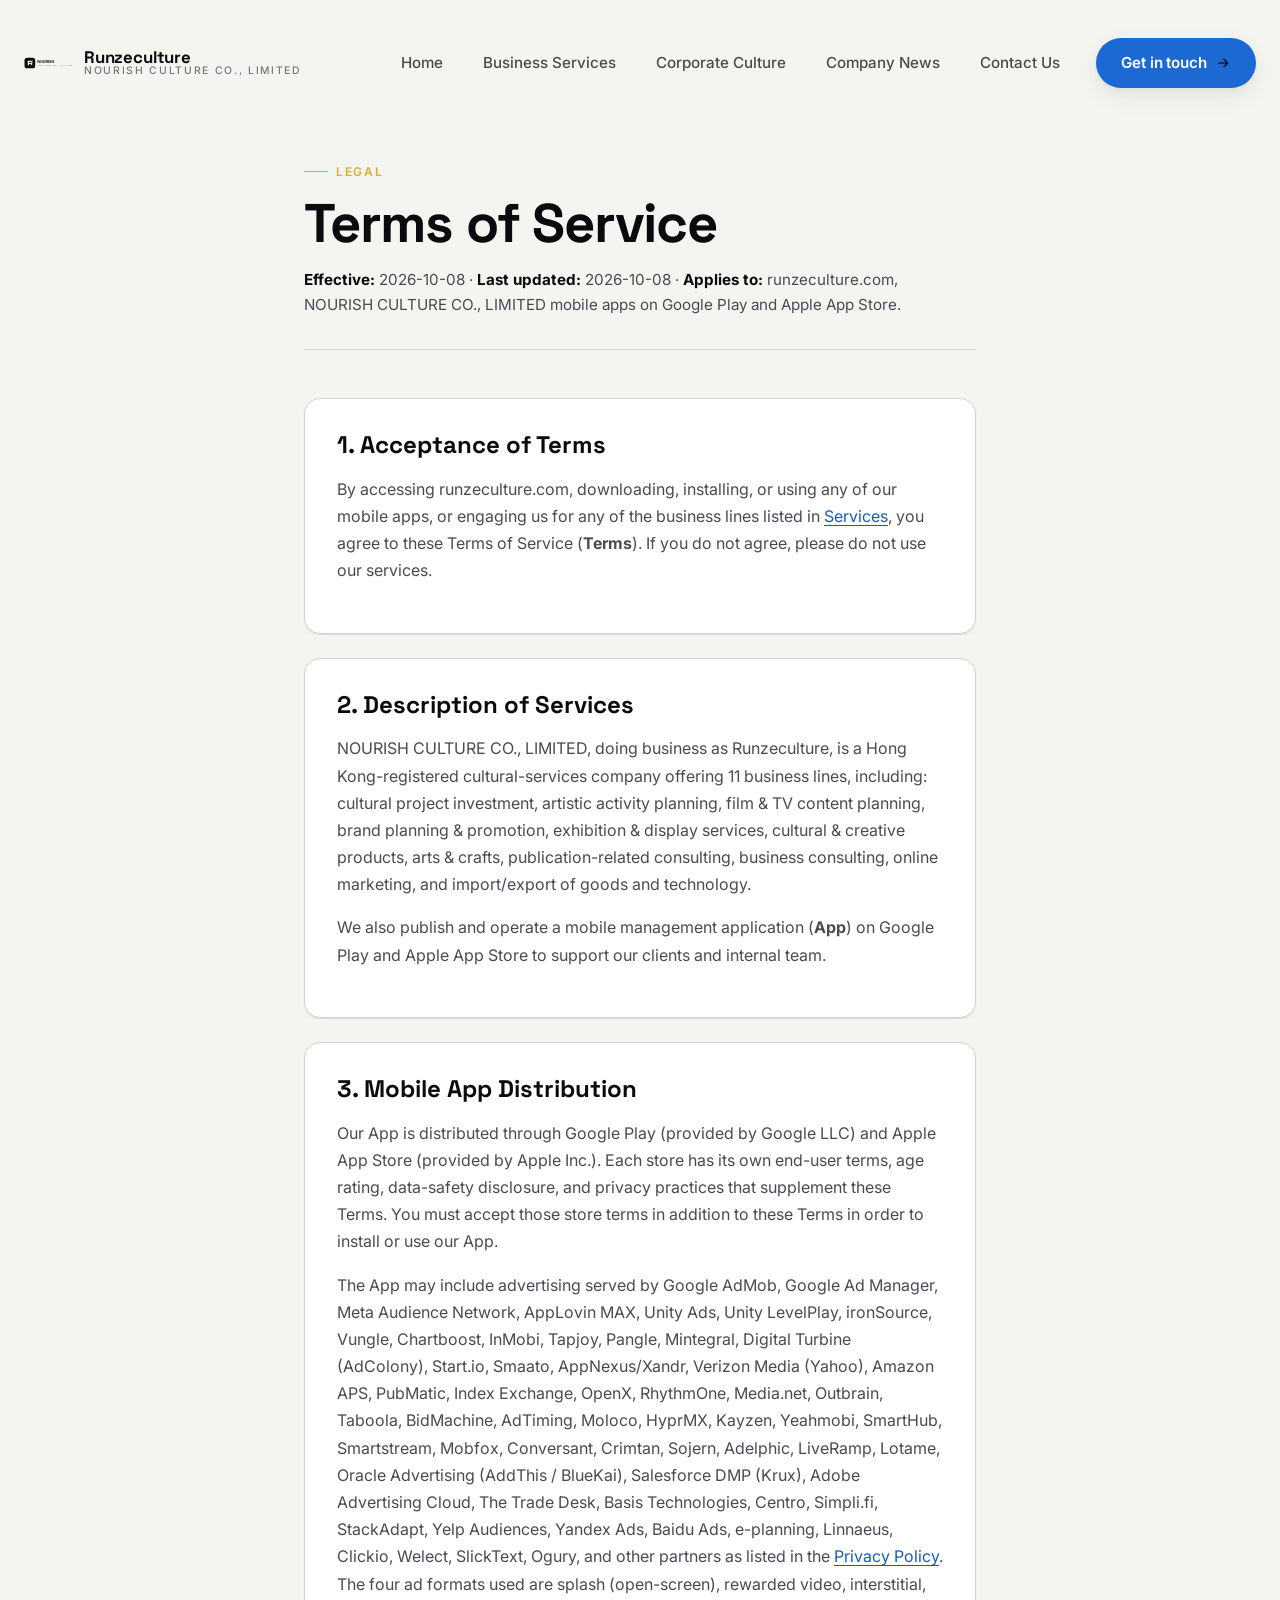
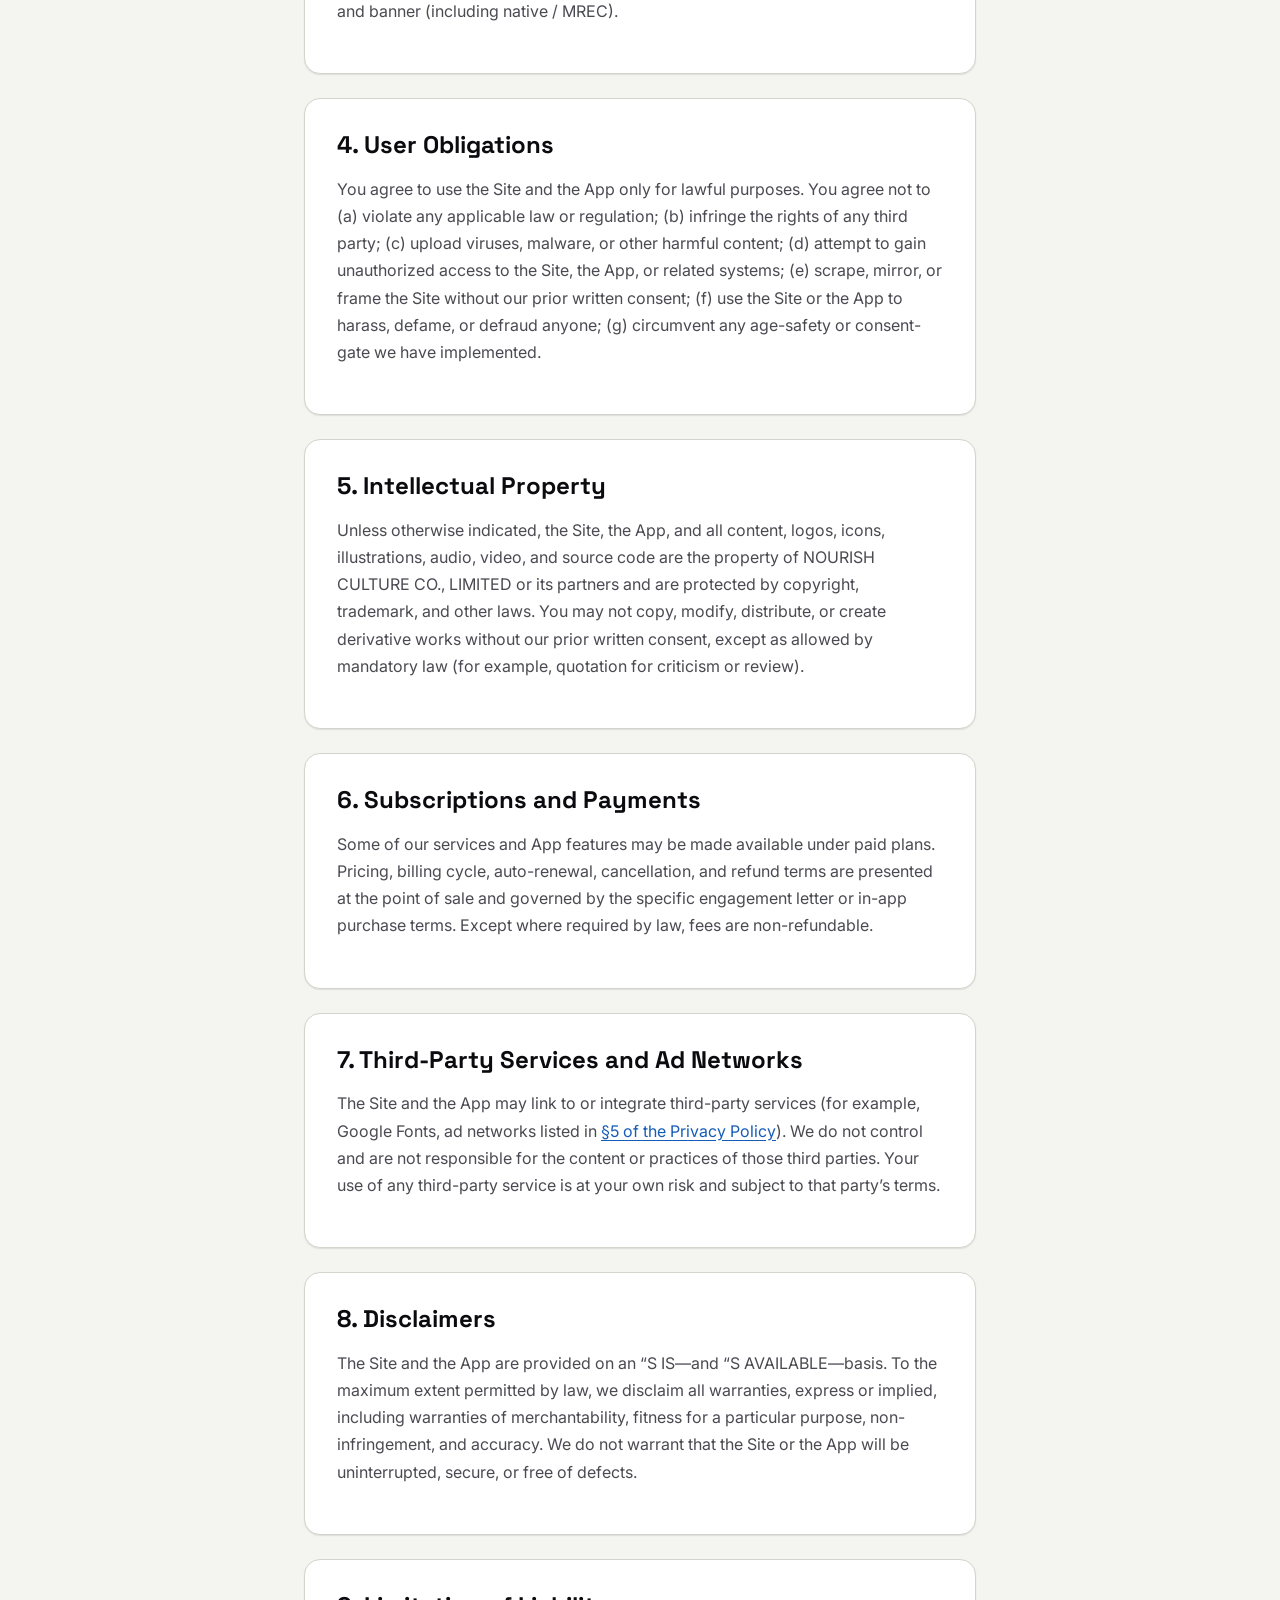
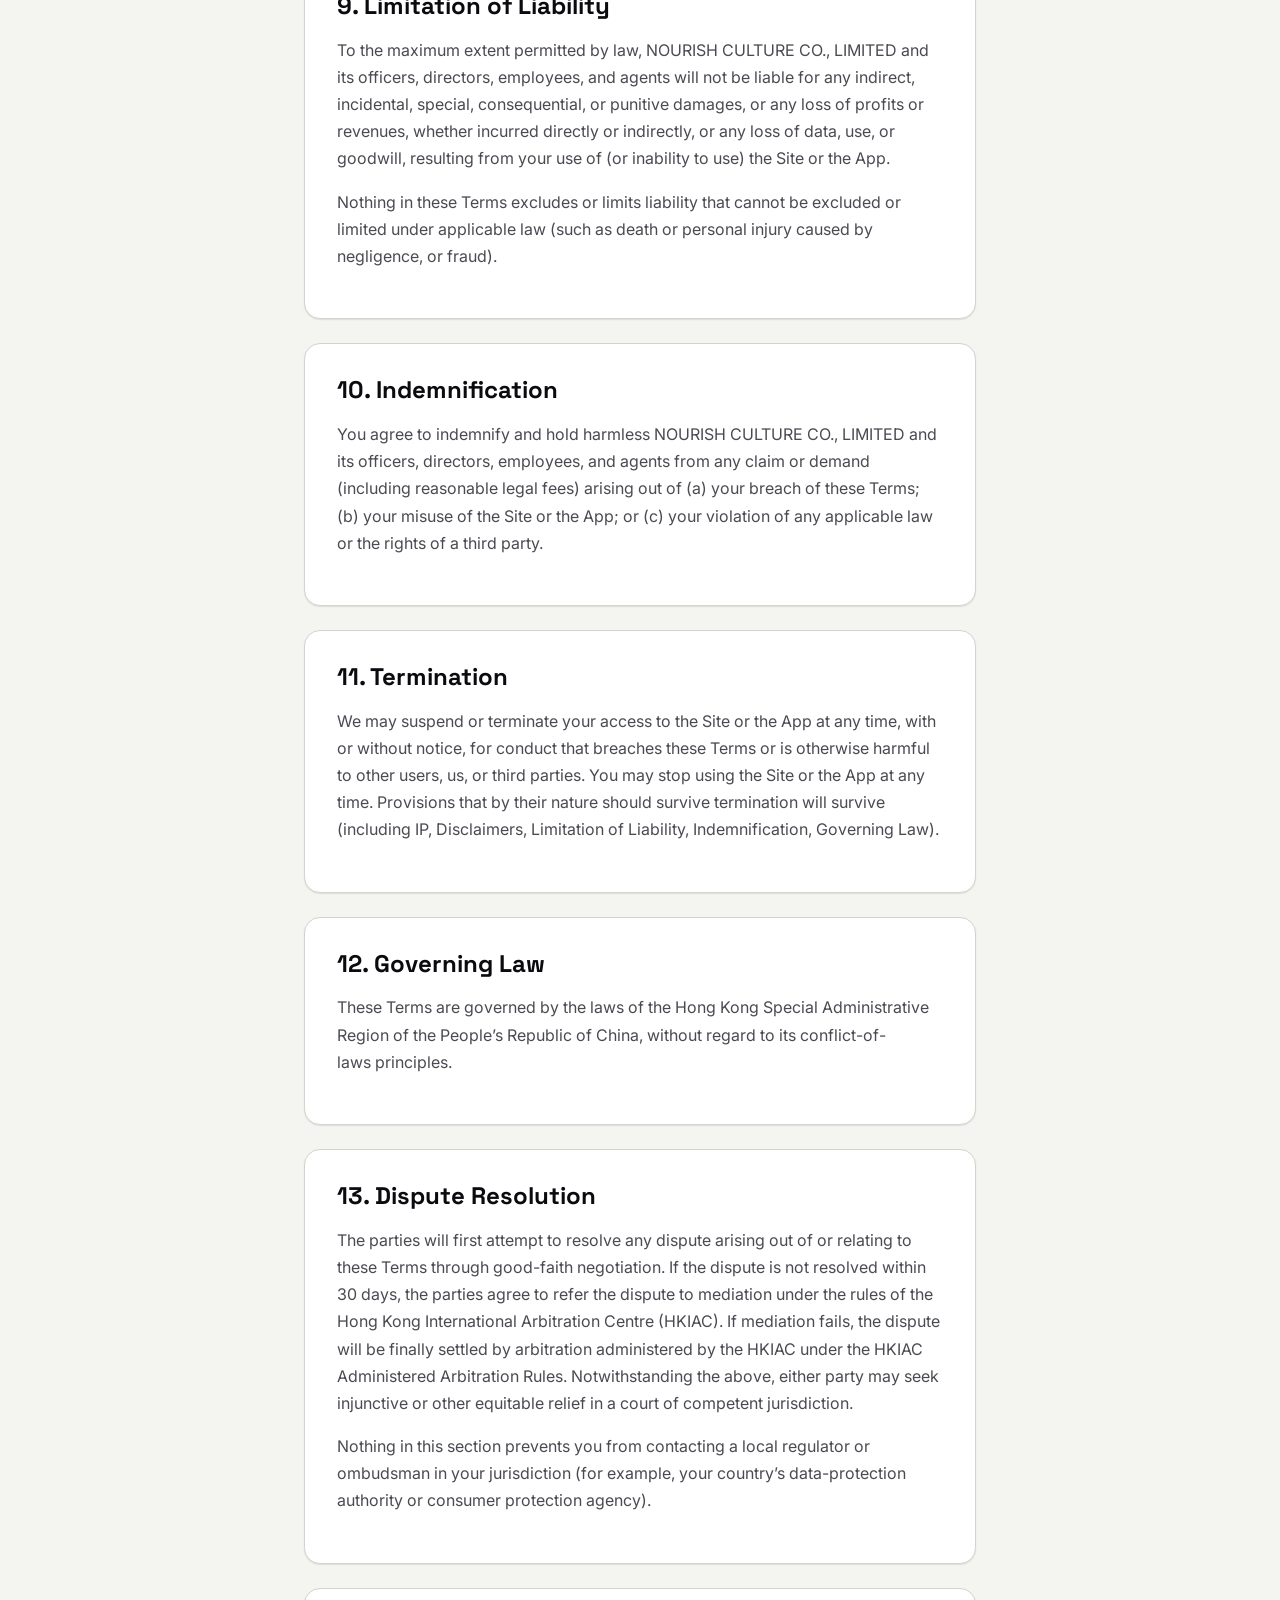
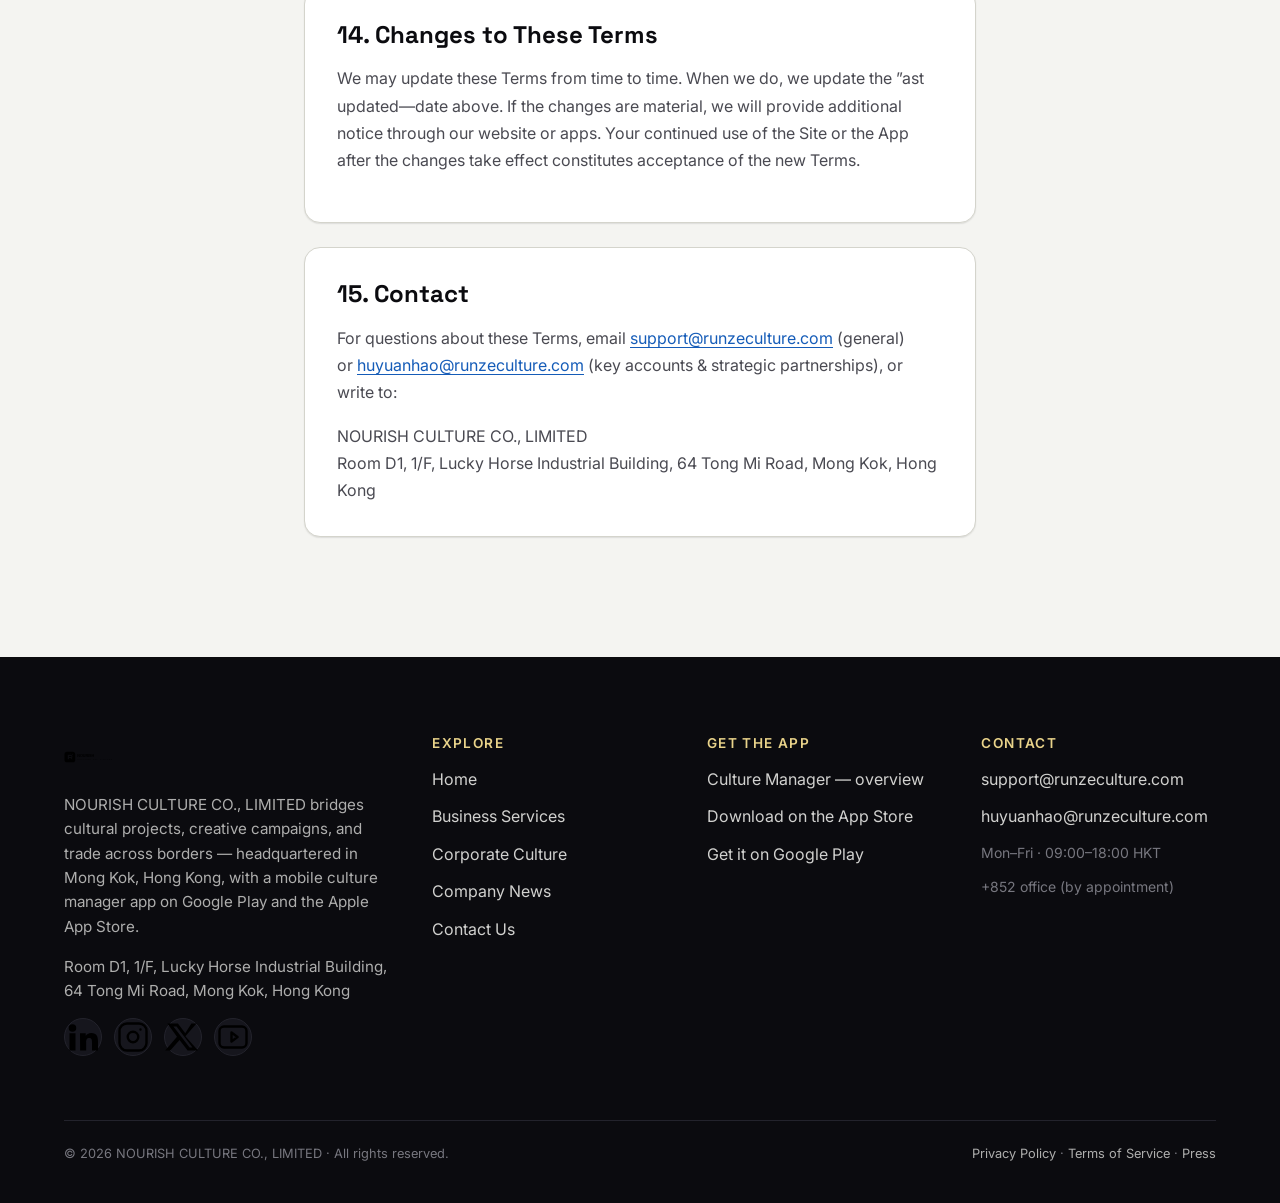
==== commit d41615b8: "Add og-cover.png (1200×630) and huyuanhao@ email in terms/privacy" ====
--- a/terms.html
+++ b/terms.html
@@ -115,7 +115,7 @@
 
     <section id="contact">
       <h2>15. Contact</h2>
-      <p>For questions about these Terms, email <a href="mailto:support@runzeculture.com">support@runzeculture.com</a> or write to:</p>
+      <p>For questions about these Terms, email <a href="mailto:support@runzeculture.com">support@runzeculture.com</a> (general) or <a href="mailto:huyuanhao@runzeculture.com">huyuanhao@runzeculture.com</a> (key accounts &amp; strategic partnerships), or write to:</p>
       <address class="muted">NOURISH CULTURE CO., LIMITED<br />Room D1, 1/F, Lucky Horse Industrial Building, 64 Tong Mi Road, Mong Kok, Hong Kong</address>
     </section>
   </main>
